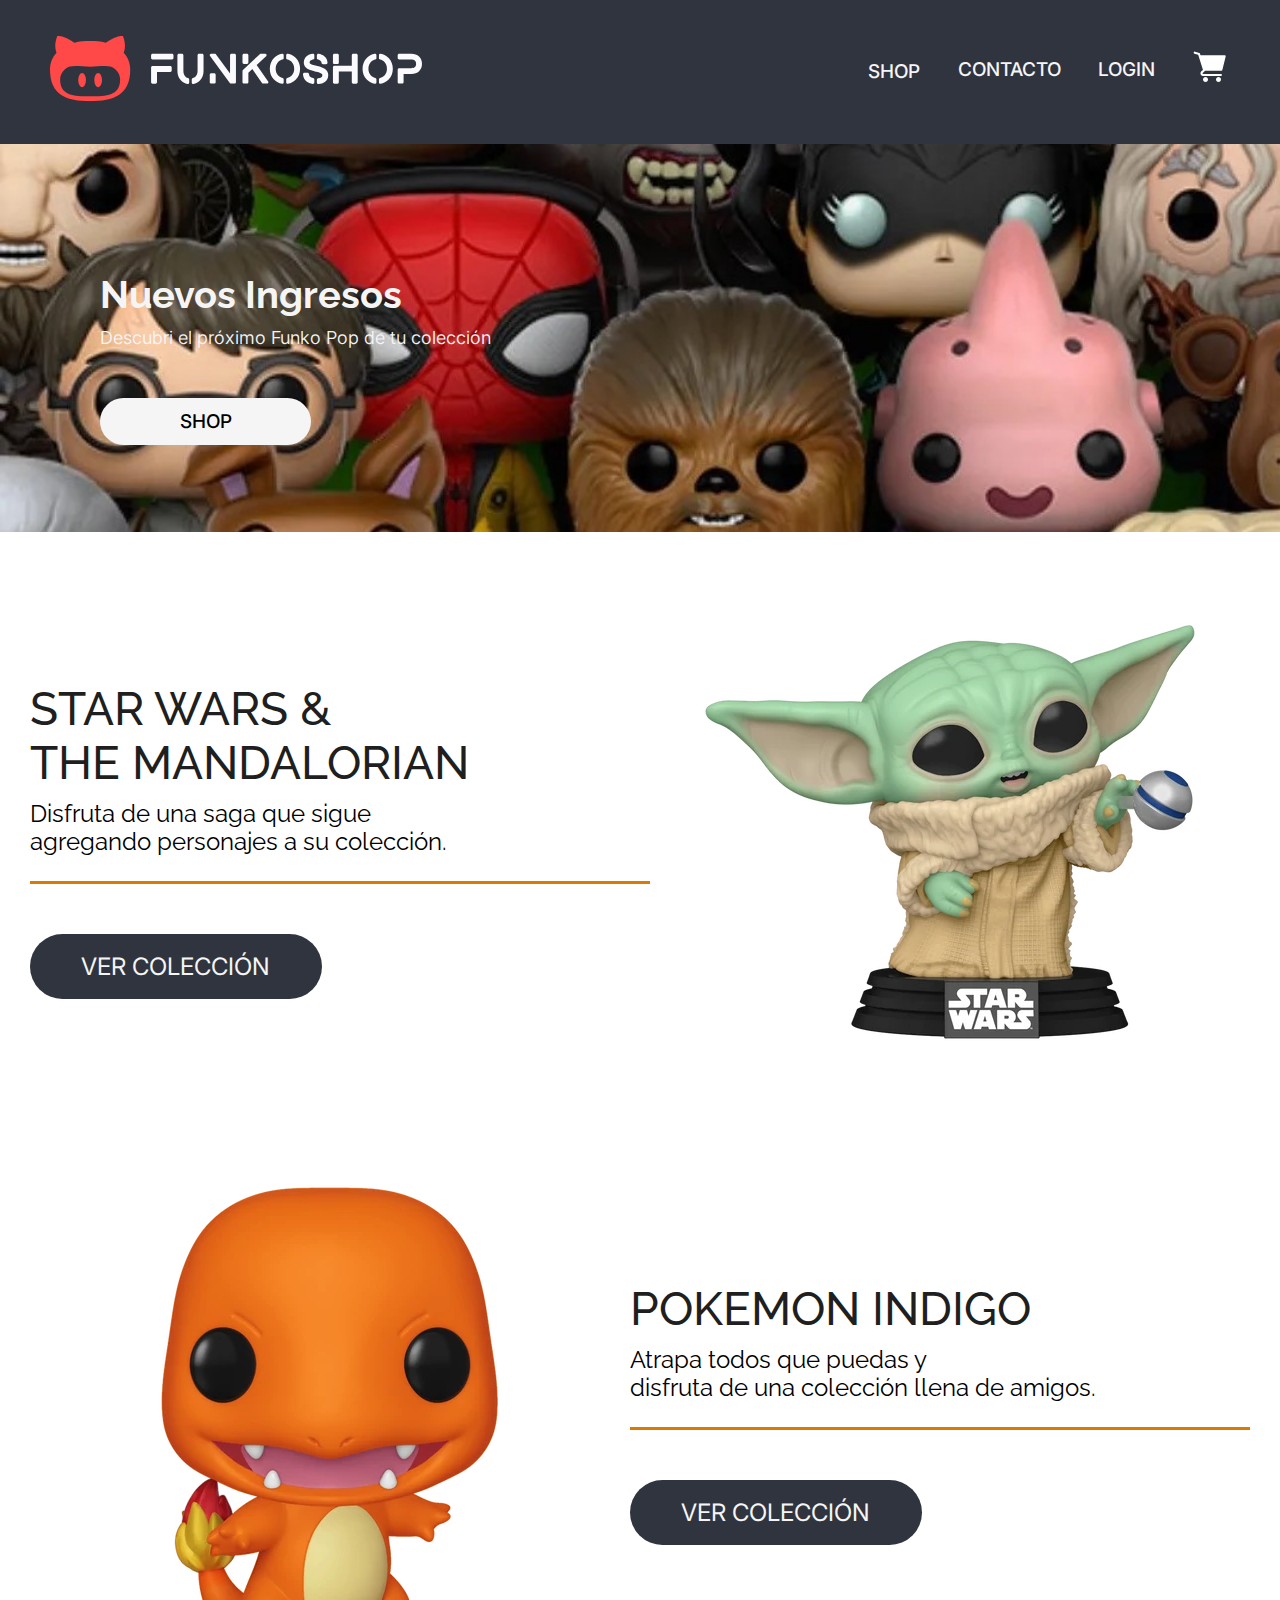
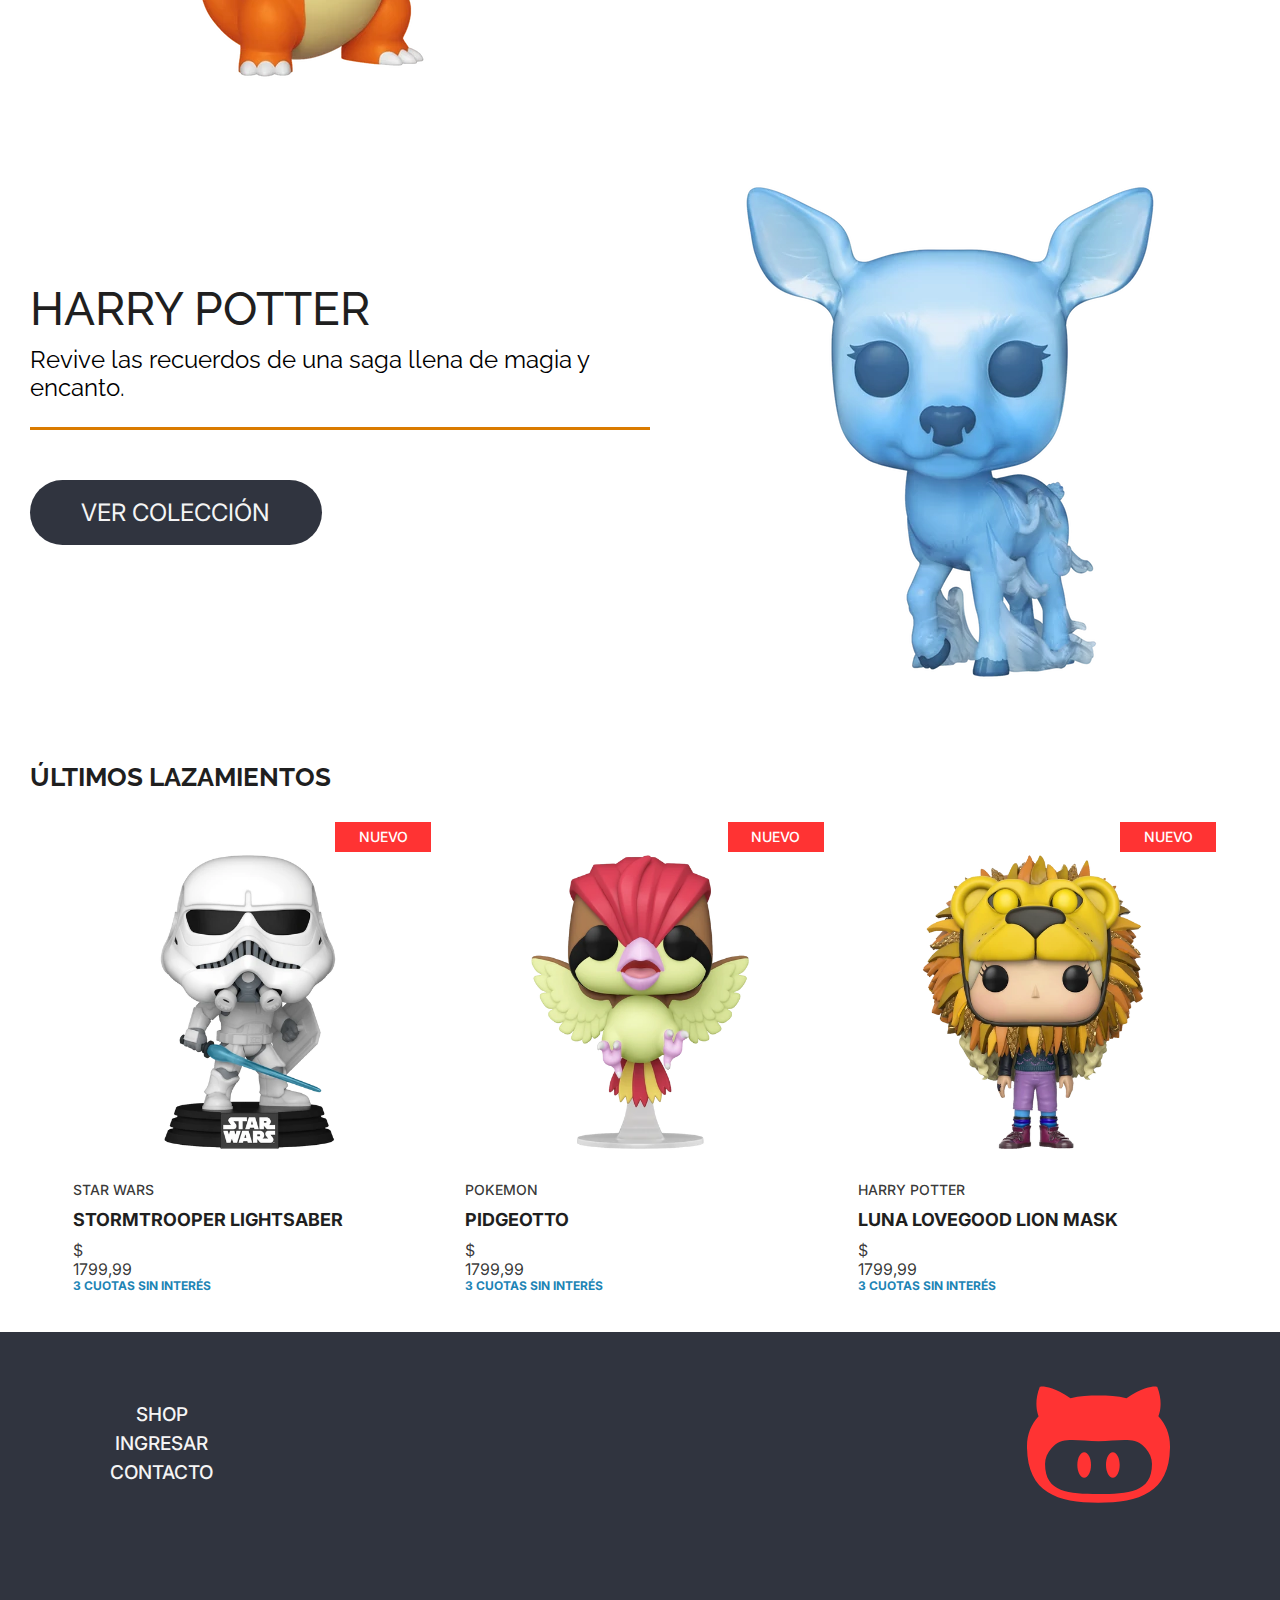
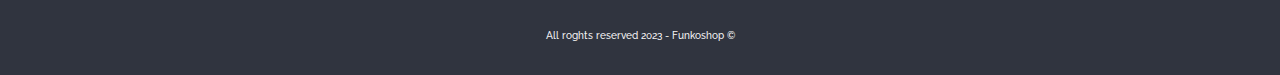
==== ProyectoIntegrador/index.html @ b80d6044 "Add files via upload" ====
<!DOCTYPE html>
<html lang="en">

<head>
    <meta charset="UTF-8">
    <meta name="viewport" content="width=device-width, initial-scale=1.0">

    <link rel="stylesheet" href="styles.css">

    <link rel="preconnect" href="https://fonts.googleapis.com">
    <link rel="preconnect" href="https://fonts.gstatic.com" crossorigin>
    <link
        href="https://fonts.googleapis.com/css2?family=Inter:wght@100;300;400;500;700&family=Raleway:wght@100;300;400;600;700;900&display=swap"
        rel="stylesheet">

    <link rel="stylesheet" href="https://cdnjs.cloudflare.com/ajax/libs/font-awesome/6.4.2/css/all.min.css"
        integrity="sha512-z3gLpd7yknf1YoNbCzqRKc4qyor8gaKU1qmn+CShxbuBusANI9QpRohGBreCFkKxLhei6S9CQXFEbbKuqLg0DA=="
        crossorigin="anonymous" referrerpolicy="no-referrer" />


    <title>FunkoShop</title>
</head>

<body>
    <header>
        <div>
            <a href="./index.html"><img src="multimedia/branding/logo_light_horizontal.svg" alt="FUNKOSHOP" ></a>
        </div>
        <ul>
            <li>
                <a href="./shop.html" target="_blank">SHOP</a> <span id="prev" class="fa-solid fa-angle-down"></span>
            </li>
            <li><a href="#">CONTACTO</a></li>
            <li><a href="#">LOGIN</a></li>
            <a href="./carrito.html" target="_blank">
                <li><img src="./multimedia/icons/cart-icon.svg    " alt="carrito"></li>
            </a>
        </ul>
    </header>
    <div class="banner">
        <div>
            <h2>
                Nuevos Ingresos
            </h2>
            <p>
                Descubri el próximo Funko Pop de tu colección
            </p>
        </div>
        <button>
            <p style="color: black"><a href="./shop.html" target="_blank">SHOP</a></p>
        </button>
    </div>
    <main>
        <div class="reflejos">
            <!-- StarWars -->
            <img src="multimedia/star-wars/baby-yoda-1.webp" alt="baby-yoda">
            <div class="dados">
                <h1>
                    STAR WARS & <br> THE MANDALORIAN
                </h1>
                <p class="parDados">
                    Disfruta de una saga que sigue <br> agregando personajes a su colección.
                </p>
                <p class="btnDados">
                    VER COLECCIÓN
                </p>
            </div>
        </div>

        <div class="reflejos">
            <div class="dados">
                <h1>
                    POKEMON INDIGO
                </h1>
                <p class="parDados">
                    Atrapa todos que puedas y <br>disfruta de una colección llena de amigos.
                </p>
                <p class="btnDados">
                    VER COLECCIÓN
                </p>
            </div>
            <img src="multimedia/pokemon/charmander-1.webp" alt="charmander">
        </div>
        <div class="reflejos">
            <img src="multimedia/harry-potter/snape-patronus-1.webp" alt="snape patronus">
            <div class="dados">
                <h1>
                    HARRY POTTER
                </h1>
                <p class="parDados">
                    Revive las recuerdos de una saga llena de magia y encanto.
                </p>
                <p class="btnDados">
                    VER COLECCIÓN
                </p>
            </div>
        </div>

        <div class="lanzamientos">
            <!-- Lazamientos -->
            <h1>
                ÚLTIMOS LAZAMIENTOS
            </h1>
            <div class="lanzCard">
                <div class="lanzCard-1">
                    <div>
                        <section class="card">
                            <img src="./multimedia/star-wars/trooper-1.webp" alt="card-trooper">
                            <p class="cajaNuevo">NUEVO</p>
                        </section>
                        <p class="coleccion">STAR WARS</p> <!-- COLECCION -->
                        <h3 class="producto">STORMTROOPER LIGHTSABER</h3><!-- PRODUTO -->
                        <p class="precio">$ 1799,99</p><!-- PRECIO -->
                        <p class="pago">3 CUOTAS SIN INTERÉS</p><!-- PAGO -->
                    </div>
                </div>
                <div class="lanzCard-2">
                    <div>
                        <section class="card">
                            <img src="./multimedia/pokemon/pidgeotto-1.webp" alt="card-pidgeotto">
                            <p class="cajaNuevo">NUEVO</p>
                        </section>
                        <p class="coleccion">POKEMON</p><!-- COLECCION -->
                        <h3 class="producto">PIDGEOTTO</h3><!-- PRODUTO -->
                        <p class="precio">$ 1799,99</p><!-- PRECIO -->
                        <p class="pago">3 CUOTAS SIN INTERÉS</p><!-- PAGO -->
                    </div>
                </div>
                <div class="lanzCard-3">
                    <div>
                        <section class="card">
                            <img src="./multimedia/harry-potter/luna-1.webp" alt="card-luna">
                            <p class="cajaNuevo">NUEVO</p>
                        </section>
                        <p class="coleccion">HARRY POTTER</p><!-- COLECCION -->
                        <h3 class="producto">LUNA LOVEGOOD LION MASK</h3><!-- PRODUTO -->
                        <p class="precio">$ 1799,99</p> <!-- PRECIO -->
                        <p class="pago">3 CUOTAS SIN INTERÉS</p><!-- PAGO -->
                    </div>
                </div>
            </div>

        </div>
    </main>


    <footer>
        <div>
            <ul>
                <li><a href="./shop.html" target="_blank">SHOP</a></li>
                <li><a href="#">INGRESAR</a></li>
                <li><a href="#">CONTACTO</a></li>
            </ul>
            <span>
                <img src="./multimedia/branding/isotype.svg" alt="Logo">
            </span>
        </div>
        <p>All roghts reserved 2023 - Funkoshop &copy;</p>
    </footer>
</body>

</html>
---- ProyectoIntegrador/styles.css ----
@import url('https://fonts.googleapis.com/css2?family=Inter:wght@500&family=Raleway&display=swap');

:root {
    /*PALETTE*/
    --primary-solid: #FF3333;
    --primary-900: rgb(255, 51, 51, 0.9);
    --primary-500: rgb(255, 51, 51, 0.5);
    --primary-300: rgb(255, 51, 51, 0.3);

    --secondary-solid: #1D84B5;
    --secondary-900: rgb(29, 132, 181, 0.9);
    --secondary-500: rgb(29, 132, 181, 0.5);
    --secondary-300: rgb(29, 132, 181, 0.3);

    --dark-solid: #1F1F1F;
    --dark-900: rgb(31, 31, 31, 0.9);
    --dark-500: rgb(31, 31, 31, 0.5);
    --dark-300: rgb(31, 31, 31, 0.5);

    --dark-bg-solid: #30343F;
    --light-bg-solid: #FAFAFF;
    --light-font-solid: #ffffff;

    /*TYPOGRAPHY*/
    --base-font: "inter", sans-serif;
    --alternative-font: "Raleway", sans-serif;

    /*FONT-SIZE*/

    --font-display: 4.6em;
    --font-jumbo: 3.8em;
    --font-xlarge: 3.0em;
    --font-large: 2.4em;
    --font-medium: 1.8em;
    --font-small: 1.6em;
    --font-xsmall: 1.4em;

    /*SPACINGS*/
    --spacings-128: 12.8rem;
    --spacings-68: 6.8rem;
    --spacings-36: 3.6rem;
    --spacings-28: 2.8rem;
    --spacings-16: 1.6rem;
    --spacings-12: 1.2rem;
    --spacings-8: 0.8rem;
}

*,
*::before,
*::after {
    margin: 0;
    padding: 0;
    box-sizing: border-box;
    list-style: none;
}

html {
    font-family: var(--base-font);
    font-size: 62.5%;
    /* NORMALIZAR ESTILOS ESTO HACE QUE 1EM SEA 10PX (VALE 16PX)*/
    color: var(--dark-solid);
}

#prev {
    font-size: 100%;
}

body {
    overflow-x: hidden;
}


header {
    width: 1440;
    height: 144px;
    background-color: #30343f;
    display: flex;
    justify-content: space-between;

}

header>div {
    color: #f5f5f5;
    display: flex;
    align-items: center;
    margin: 50px;
    gap: 20px;
}

div.banner {
    width: 100%;
    height: 388px;
}

.banner {
    background-image: url(multimedia/banner-edit.jpeg) ;
    background-repeat: no-repeat;
    background-size: cover;
    background-position: bottom left;
}

div.banner div {
    width: 397px;
    display: flex;
    flex-direction: column;
    gap: 10px;
    padding-top: 10%;
    margin-left: 100px;
}

.banner h2,
p {
    font-family: var(--alternative-font);
}

.banner h2 {
    color: #f5f5f5;
    width: 38px;
    font-size: 3.8em;
    font-weight: 700;
    display: contents;
}

.banner p {
    width: 400px;
    font-size: 1.8rem;
    font-weight: 350;
    color: #f5f5f5;
    line-height: 21.13px;
}

.banner button {
    margin-top: 50px;
    margin-left: 100px;
    width: 211px;
    height: 47px;
    background-color: #f5f5f5;
    border-color: transparent;
    display: flex;
    justify-content: center;
    align-items: center;
    border-radius: 50px;
    cursor: pointer;
}

.banner button>p {
    text-align: center;
}

.banner button>p>a {
    color: black;
}

a {
    text-decoration: none;
    font-size: 19px;
    font-family: var(--base-font);
    font-weight: 500;
    line-height: 24px;
    color: #FFFFFF;

}

div.reflejos {
    max-width: 1220px;
    margin: 0px auto;
    display: flex;
    align-items: center;
    flex-direction: row-reverse;
}

div.reflejos h1 {
    font-family: 'Raleway', sans-serif;
    font-weight: 500;
    font-size: 4.6rem;
    line-height: 54px;
}

div.reflejos p {
    font-family: 'Raleway', sans-serif;
    font-weight: 400;
    font-size: 2.4em;
    margin-top: 10px;
    line-height: 28.18px;
}

div.dados {
    width: 645px;
    height: 300px;
}

.parDados {
    color: black;
    font-weight: 100;
    border-bottom: 3px solid rgb(218, 123, 0);
    padding-bottom: 25px;
}

div p.btnDados {
    background-color: #30343f;
    color: #f5f5f5;
    height: 65px;
    width: 291.81px;
    margin-top: 50px;
    border-radius: 50px;
    display: flex;
    align-items: center;
    justify-content: center;
    cursor: pointer;
    font-size: 24px;
    font-family: var(--base-font);
}

div.lanzamientos {
    text-align: center;
    margin: 30px;
    margin-bottom: 90px;
}

.lanzamientos h1 {
    font-family: 'Raleway', sans-serif;
    font-weight: 700;
    font-size: 2.6rem;
    text-align: left;
}

div.lanzamientos img {
    width: 350px;
    height: 360px;
}

div.lanzCard {
    display: flex;
    justify-content: space-evenly;
    margin-top: 30px;
    height: 400px;
}



div p {
    color: black;
    text-align: left;
    font-family: 'Inter', sans-serif;
    font-weight: 500;
}

h3.producto {
    font-weight: 700;
    font-size: 18px;
    margin-top: 10px;
    text-align: left;
    line-height: 21.78px;
}


p.pago {
    color: var(--secondary-solid);
    margin-top: 10px;
    font-size: 12px;
    font-weight: 700;
    line-height: 15px;
    letter-spacing: 0em;
    text-align: left;
    font-family: var(--base-font);
}

footer {
    width: 100%;
    height: 343px;
    background-color: #30343f;

}

footer li {
    margin-bottom: 05px;
    text-align: center;
    font-family: 'Raleway', sans-serif;
    font-weight: 500;
    font-size: 1rem;
    color: #f5f5f5;
}

footer img {
    height: 146px;
    width: 143px;
}

footer>div {
    display: flex;
    justify-content: space-between;
    align-items: center;
    margin: 110px;
    padding-top: 40px;
}

footer p {
    text-align: center;
    font-family: 'Raleway', sans-serif;
    font-weight: 500;
    font-size: 1rem;
    color: #f5f5f5;
    padding-bottom: 20px;
}

div>img.logo {
    width: 80px;
    height: 65px;
}

div>img.vector {
    width: 270px;
    height: 30px;
}

header>ul {
    display: flex;
    color: #f5f5f5;
    justify-content: space-around;
    align-items: center;
    margin-top: 54px;
    margin-right: 30px;
    padding: 5px 5px;
    width: 406px;
    height: 31px;
}

ul>li {
    font-family: var(--alternative-font);
    font-weight: 500;
    cursor: pointer;
    line-height: 23.48px;
    font-size: 20px;
}

ul>li>span {
    font-size: .5rem;
    vertical-align: 20%;
}

ul>li>a {
    color: #f5f5f5;
}

/* ITEMS */
/*
main {
    display: flex;
    flex-direction: column;
    width: 960px;
    margin: 40px auto;
    align-items: center;
    text-align: right;
}
*/
.contenedor-items {
    display: grid; 
    grid-template-columns: 20% 80%; 
    grid-template-rows: 1fr; 
    gap: 0px 0px; 
    grid-template-areas: 
      ". ."
      ". ."
      ". ."; 
}
aside{
    width: 243px;
}

form{
    width: 243px;
    text-align: left;
    margin-left: 110px;
    margin-top: 68px;
}
input{
    border-radius: 6px;
    border: 2px solid var(--dark-solid);

}
.precio{
    width: 59.14px;
    height: 27.52px;
}
.selection, .browser{
    width: 243.03px;
    height: 44.28px;
    border-radius: 6px;
}
section.infos {
    font-family: 'Inter', sans-serif;

}

section p.coleccion-info {
    font-size: 14px;
    font-weight: 500;
}

p.producto-info {
    font-size: 1.8rem;
    font-weight: 700;
    margin: 5px 0 20px 0;
}

p.descripcion-info {
    font-size: 1.4rem;
    font-weight: 400;
    margin-bottom: 20px;
}

p.precio-info {
    font-size: 1.8rem;
    font-weight: 400;
    margin-bottom: 20px;
}

section div.cantd-prod {
    gap: 10px;
    display: flex;
    width: 350px;
    height: 40px;
    align-items: center;
}

.cantd-prod span {
    font-size: 1.8rem;
    font-weight: 300;
}

div.cantidad {
    display: flex;
    flex-direction: column;
}

div button.mas {
    width: 18px;
    height: 16px;
    text-align: center;
}

div button.menos {
    width: 18px;
    height: 16px;
    text-align: center;
}

button.agregar {
    width: 140px;
    height: 35px;
    background-color: #FF3333;
    border-color: transparent;
    color: #f5f5f5;
}

p.pago-info {
    color: #1D84B5;
    font-size: 0.6rem;
    font-weight: 700;
    margin-top: 10px;
}

section.producto-rel {
    width: 1220px;
    height: 630px;
    margin: auto;

}

.producto-rel h1 {
    font-family: 'Raleway', sans-serif;
    font-weight: 700;
    font-size: 2.6rem;
}

div.productosCards {
    display: flex;
    justify-content: space-evenly;
    margin-top: 30px;
}

section.card {
    display: flex;
    position: relative;
    justify-content: center;
    height: 400;
    width: 350px;
}

p.cajaNuevo {
    font-family: var(--base-font);
    color: white;
    height: 30px;
    width: 96px;
    font-weight: 500px;
    background-color: #FF3333;
    display: flex;
    justify-content: center;
    align-items: center;
    position: absolute;
    font-size: 14px;
    line-height: 16.94px;
    top: 0%;
    left: 75%;
}

div p {
    color: var(--dark-900);
    text-align: left;
    font-family: 'Inter', sans-serif;
    font-weight: 500;
}

p.coleccion {    
    font-size: 14px;
    line-height: 16.94px;
}

p.producto {
    font-weight: 700;
    font-size: 1.4rem;
    margin-top: 5px;

}

p.precio {
    color: var(--dark-900);
    font-size: 16px;
    margin-top: 10px;
    font-weight: 400;
    line-height: 19px;
    letter-spacing: 0em;
    text-align: left;
    font-family: var(--base-font);

}
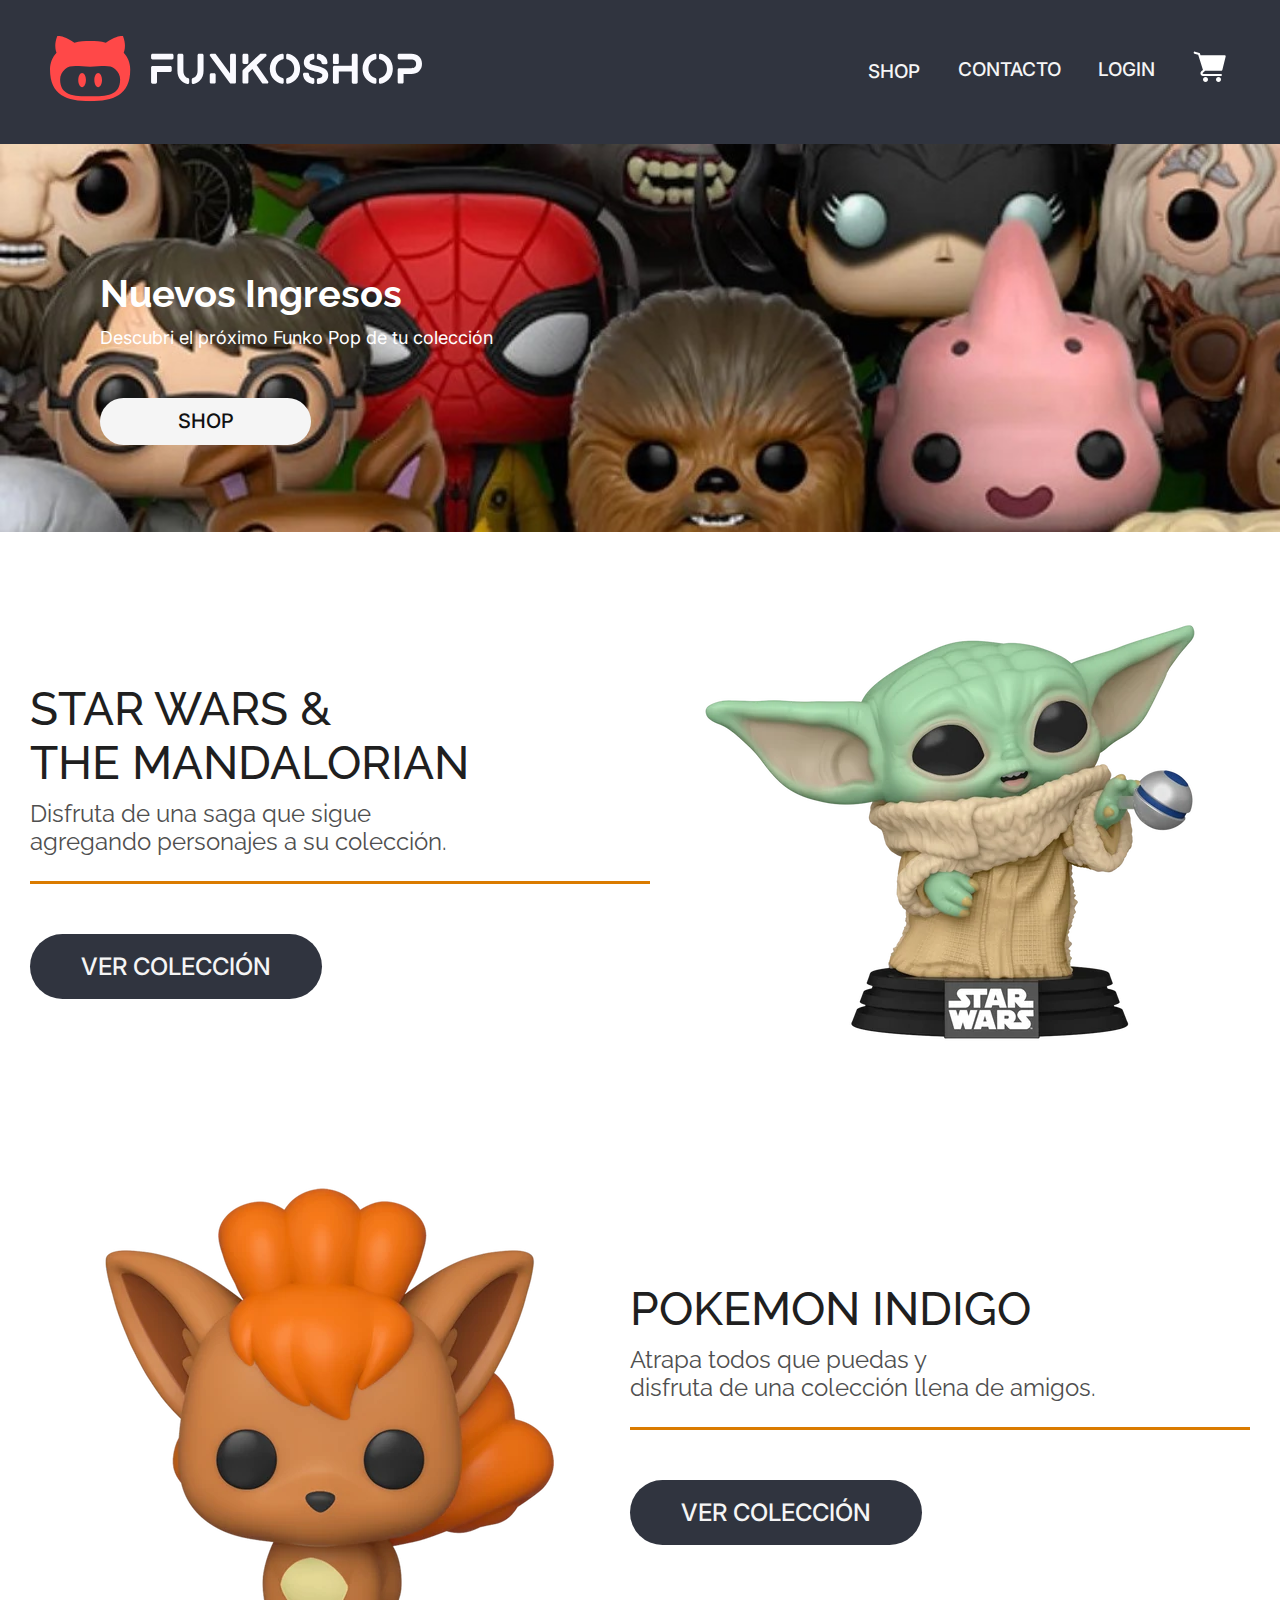
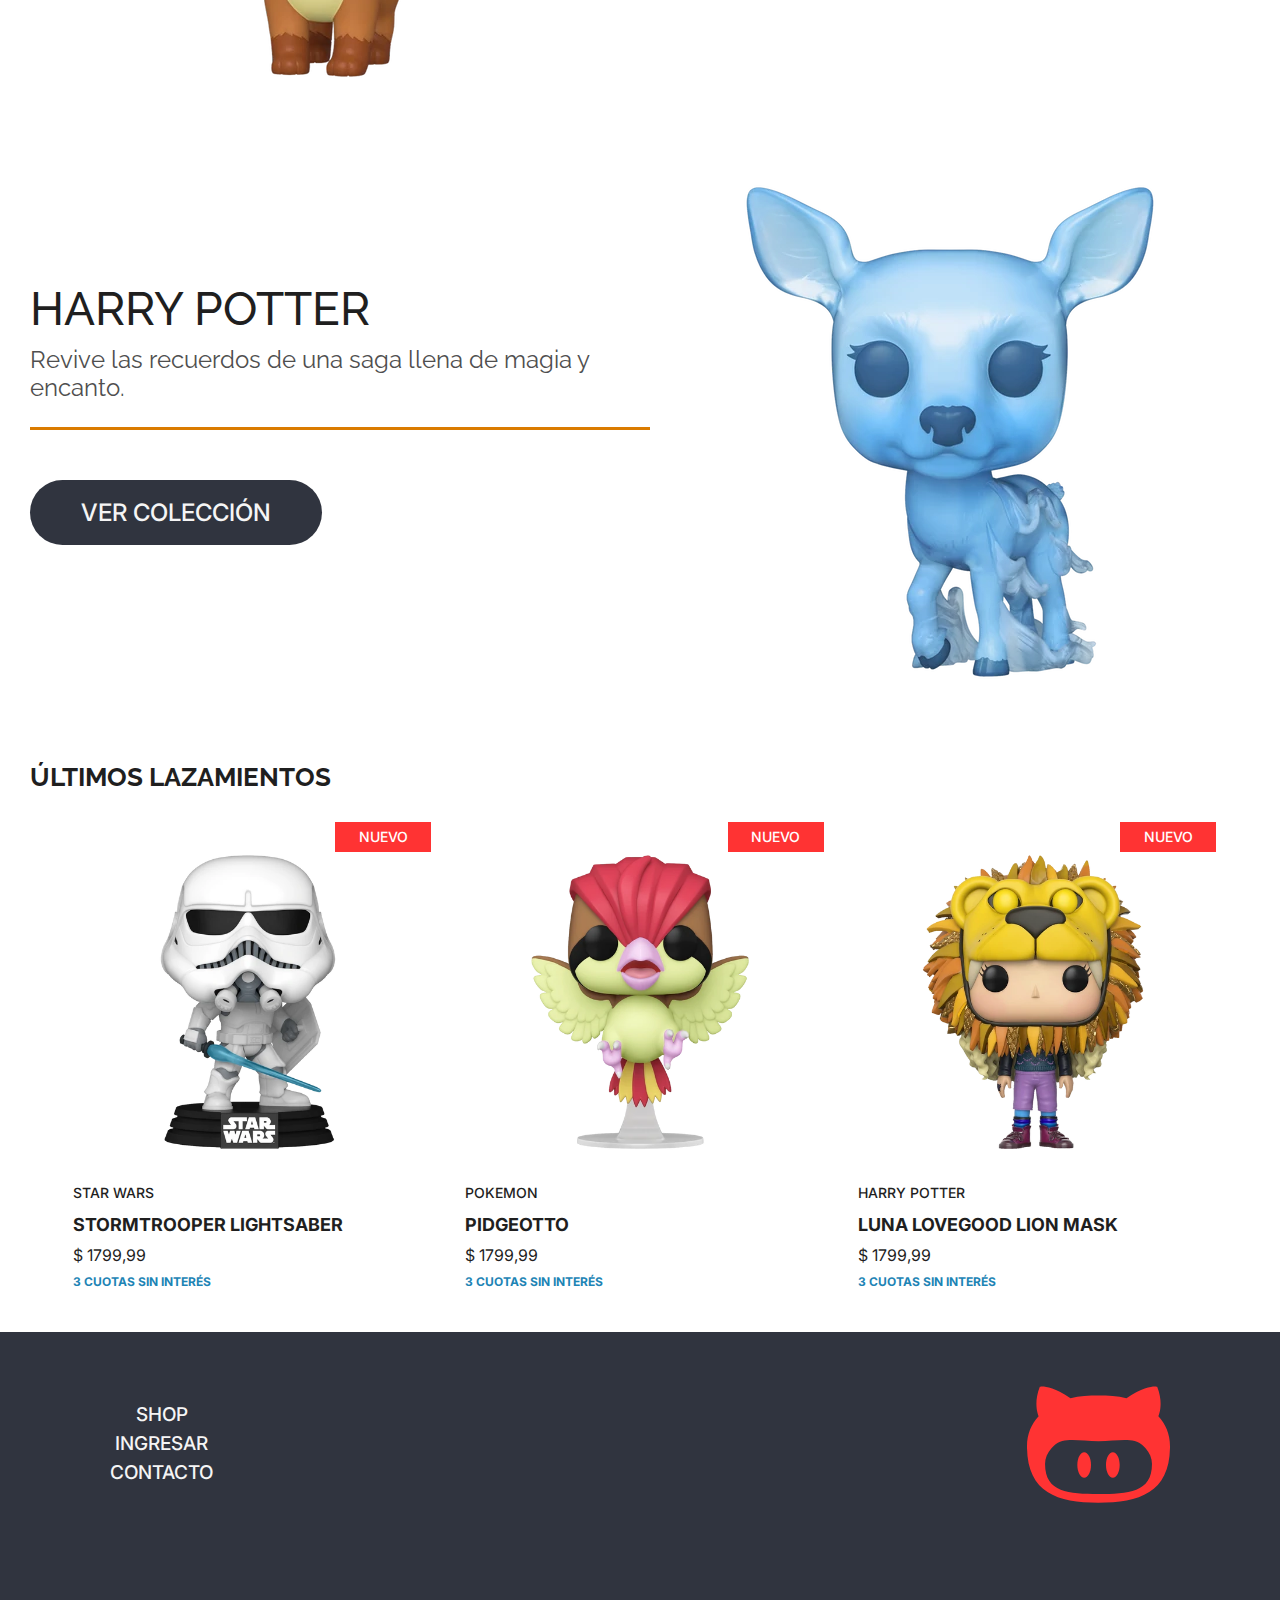
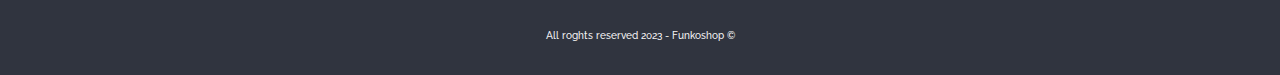
==== commit 9d5fbd12: "Update index.html" ====
--- a/ProyectoIntegrador/index.html
+++ b/ProyectoIntegrador/index.html
@@ -79,7 +79,7 @@
                     VER COLECCIÓN
                 </p>
             </div>
-            <img src="multimedia/pokemon/charmander-1.webp" alt="charmander">
+            <img src="multimedia/pokemon/vulpix-1.webp" alt="vulpix">
         </div>
         <div class="reflejos">
             <img src="multimedia/harry-potter/snape-patronus-1.webp" alt="snape patronus">
@@ -159,4 +159,4 @@
     </footer>
 </body>
 
-</html>+</html>
--- a/ProyectoIntegrador/styles.css
+++ b/ProyectoIntegrador/styles.css
@@ -15,7 +15,7 @@
     --dark-solid: #1F1F1F;
     --dark-900: rgb(31, 31, 31, 0.9);
     --dark-500: rgb(31, 31, 31, 0.5);
-    --dark-300: rgb(31, 31, 31, 0.5);
+    --dark-300: rgb(31, 31, 31, 0.3);
 
     --dark-bg-solid: #30343F;
     --light-bg-solid: #FAFAFF;
@@ -56,8 +56,7 @@
 
 html {
     font-family: var(--base-font);
-    font-size: 62.5%;
-    /* NORMALIZAR ESTILOS ESTO HACE QUE 1EM SEA 10PX (VALE 16PX)*/
+    font-size: 62.5%; /* NORMALIZAR ESTILOS ESTO HACE QUE 1EM SEA 10PX (VALE 16PX)*/
     color: var(--dark-solid);
 }
 
@@ -114,18 +113,19 @@
 }
 
 .banner h2 {
-    color: #f5f5f5;
+    color: #FFFFFF;
     width: 38px;
     font-size: 3.8em;
+    line-height: 44.61px;
     font-weight: 700;
     display: contents;
 }
 
 .banner p {
     width: 400px;
-    font-size: 1.8rem;
-    font-weight: 350;
-    color: #f5f5f5;
+    font-size: 1.8em;
+    font-weight: 400;
+    color: #FFFFFF;
     line-height: 21.13px;
 }
 
@@ -145,10 +145,15 @@
 
 .banner button>p {
     text-align: center;
+    font-family: var(--base-font);
+    font-weight: 500;
+    
+
 }
 
 .banner button>p>a {
-    color: black;
+    color: #111111;    ;
+    font-size: 2.0rem;
 }
 
 a {
@@ -177,7 +182,7 @@
 }
 
 div.reflejos p {
-    font-family: 'Raleway', sans-serif;
+    font-family: var(--alternative-font);
     font-weight: 400;
     font-size: 2.4em;
     margin-top: 10px;
@@ -190,10 +195,10 @@
 }
 
 .parDados {
-    color: black;
-    font-weight: 100;
+    color: #4F4F4F;
     border-bottom: 3px solid rgb(218, 123, 0);
     padding-bottom: 25px;
+
 }
 
 div p.btnDados {
@@ -207,8 +212,11 @@
     align-items: center;
     justify-content: center;
     cursor: pointer;
-    font-size: 24px;
-    font-family: var(--base-font);
+    font-size: 2.4em;
+    font-family: var(--base-font);
+    font-weight: 500;
+    line-height: 29px;
+    letter-spacing: 0em;
 }
 
 div.lanzamientos {
@@ -236,16 +244,8 @@
     height: 400px;
 }
 
-
-
-div p {
-    color: black;
-    text-align: left;
-    font-family: 'Inter', sans-serif;
-    font-weight: 500;
-}
-
 h3.producto {
+    font-family: var(--base-font);
     font-weight: 700;
     font-size: 18px;
     margin-top: 10px;
@@ -259,10 +259,7 @@
     margin-top: 10px;
     font-size: 12px;
     font-weight: 700;
-    line-height: 15px;
-    letter-spacing: 0em;
-    text-align: left;
-    font-family: var(--base-font);
+    line-height: 14.52px;
 }
 
 footer {
@@ -379,8 +376,8 @@
 
 }
 .precio{
-    width: 59.14px;
-    height: 27.52px;
+    width: 88.97px;
+    height: 19px;
 }
 .selection, .browser{
     width: 243.03px;
@@ -389,6 +386,14 @@
 }
 section.infos {
     font-family: 'Inter', sans-serif;
+    display: flex;    
+    justify-content: space-around;
+    align-items: center;
+
+}
+article img {
+    width: 550px;
+    height: 550px;
 
 }
 
@@ -483,54 +488,46 @@
     display: flex;
     position: relative;
     justify-content: center;
-    height: 400;
-    width: 350px;
 }
 
 p.cajaNuevo {
     font-family: var(--base-font);
-    color: white;
+    color: #FFFFFF;
     height: 30px;
-    width: 96px;
-    font-weight: 500px;
+    width: 96.13px;
+    font-weight: 500;
     background-color: #FF3333;
     display: flex;
     justify-content: center;
     align-items: center;
     position: absolute;
-    font-size: 14px;
+    font-size: 1.4em;
     line-height: 16.94px;
     top: 0%;
     left: 75%;
 }
 
 div p {
-    color: var(--dark-900);
     text-align: left;
-    font-family: 'Inter', sans-serif;
+    font-family: var(--base-font);
     font-weight: 500;
 }
 
 p.coleccion {    
-    font-size: 14px;
-    line-height: 16.94px;
+    font-size: 1.4rem;
+    line-height: 21.78px;
 }
 
 p.producto {
     font-weight: 700;
-    font-size: 1.4rem;
+    font-size: 1.8rem;
     margin-top: 5px;
 
 }
 
 p.precio {
-    color: var(--dark-900);
     font-size: 16px;
     margin-top: 10px;
     font-weight: 400;
-    line-height: 19px;
-    letter-spacing: 0em;
-    text-align: left;
-    font-family: var(--base-font);
-
-}
+    line-height: 19.36px;
+}
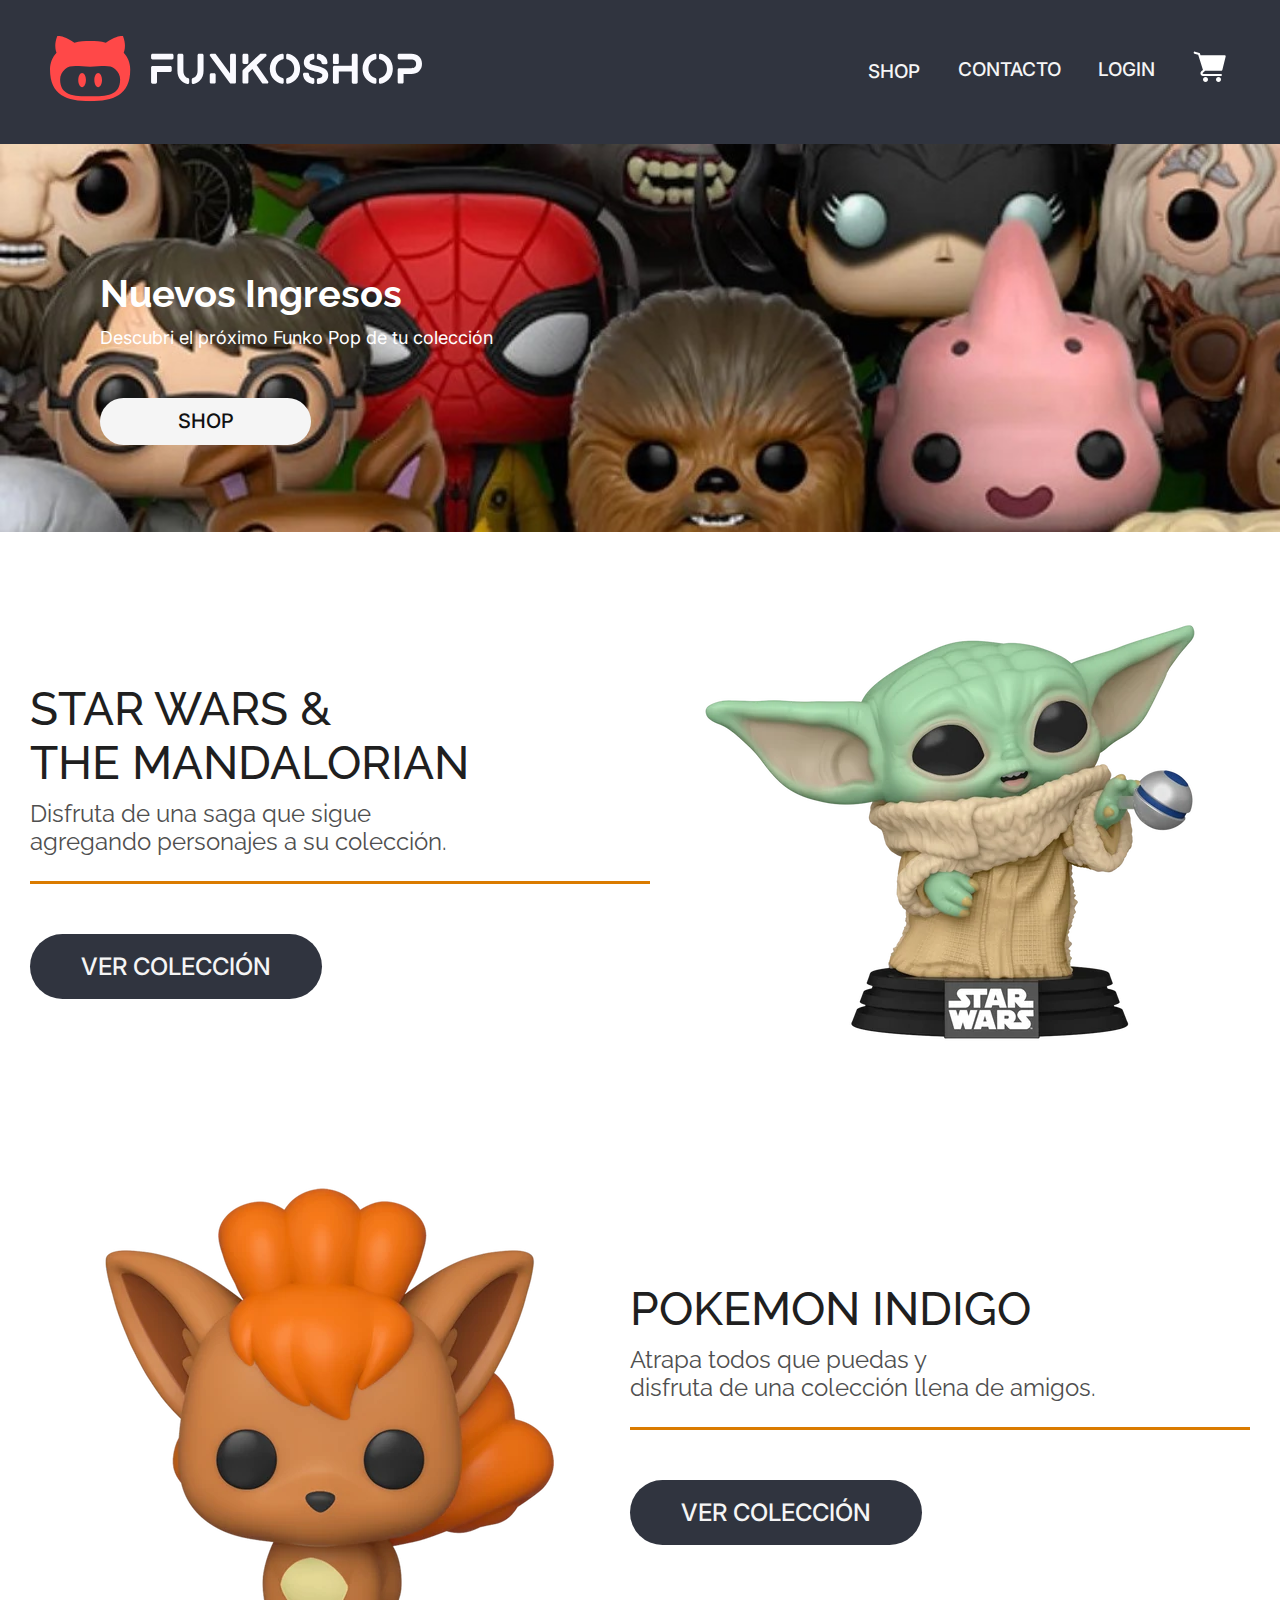
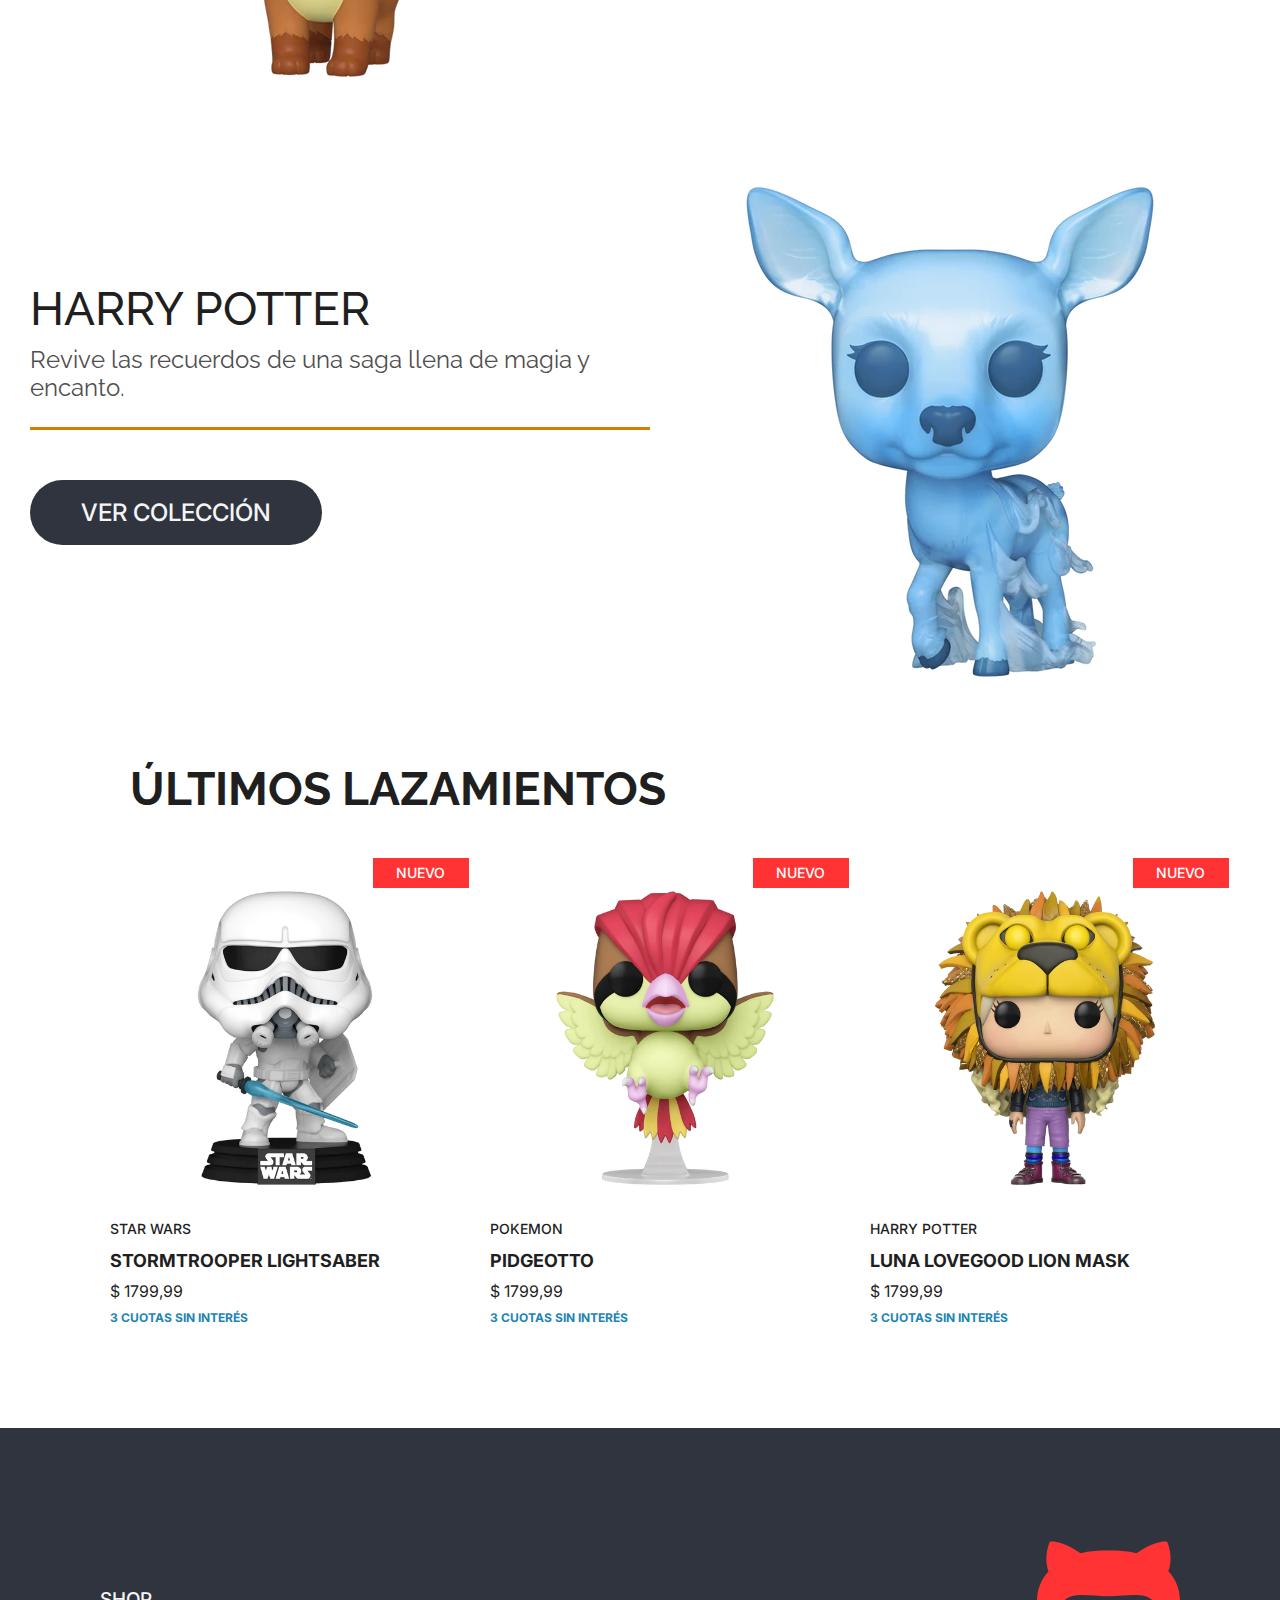
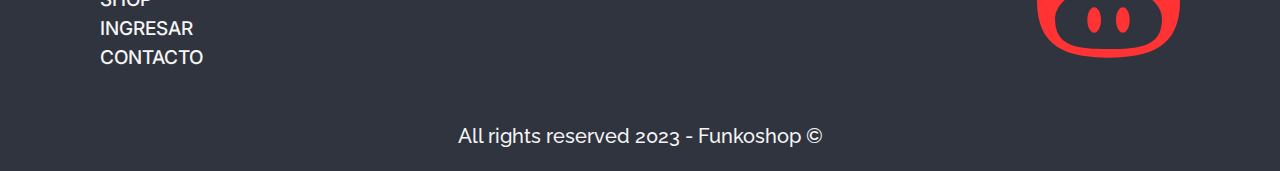
==== commit 267307b8: "finalizacion-index,actualizacion-shop-y-carrito" ====
--- a/ProyectoIntegrador/index.html
+++ b/ProyectoIntegrador/index.html
@@ -101,6 +101,7 @@
             <h1>
                 ÚLTIMOS LAZAMIENTOS
             </h1>
+            <br>
             <div class="lanzCard">
                 <div class="lanzCard-1">
                     <div>
@@ -155,7 +156,7 @@
                 <img src="./multimedia/branding/isotype.svg" alt="Logo">
             </span>
         </div>
-        <p>All roghts reserved 2023 - Funkoshop &copy;</p>
+        <p>All rights reserved 2023 - Funkoshop &copy;</p>
     </footer>
 </body>
 
--- a/ProyectoIntegrador/styles.css
+++ b/ProyectoIntegrador/styles.css
@@ -222,14 +222,16 @@
 div.lanzamientos {
     text-align: center;
     margin: 30px;
-    margin-bottom: 90px;
+    margin-bottom: 170px;
+    margin-left: 30px;
 }
 
 .lanzamientos h1 {
     font-family: 'Raleway', sans-serif;
     font-weight: 700;
-    font-size: 2.6rem;
-    text-align: left;
+    font-size: 4.6rem;
+    text-align: left;
+    margin-left: 100px;
 }
 
 div.lanzamientos img {
@@ -242,6 +244,7 @@
     justify-content: space-evenly;
     margin-top: 30px;
     height: 400px;
+    margin-left: 50px;
 }
 
 h3.producto {
@@ -287,17 +290,29 @@
     display: flex;
     justify-content: space-between;
     align-items: center;
-    margin: 110px;
-    padding-top: 40px;
 }
 
 footer p {
     text-align: center;
     font-family: 'Raleway', sans-serif;
     font-weight: 500;
-    font-size: 1rem;
+    line-height: 23.48px;
+    font-size: 20px;
     color: #f5f5f5;
     padding-bottom: 20px;
+    margin-top: 50px;
+}
+footer span{
+    padding-top: 24px;
+    margin-top: 75px;
+    margin-right: 100px;
+}
+
+footer ul {
+    margin-left: 100px;
+    margin-top: 135px;
+    text-align: left;
+    padding-top: 25px   ;
 }
 
 div>img.logo {
@@ -328,6 +343,15 @@
     cursor: pointer;
     line-height: 23.48px;
     font-size: 20px;
+    text-align: left;
+}
+ul>li label{
+    font-family: var(--base-font);
+    font-size: 18px;
+    font-weight: 500;
+    line-height: 22px;
+    letter-spacing: 0em;
+    text-align: left;
 }
 
 ul>li>span {
@@ -361,7 +385,7 @@
       ". ."; 
 }
 aside{
-    width: 243px;
+    width: 243.03px;
 }
 
 form{
@@ -369,6 +393,11 @@
     text-align: left;
     margin-left: 110px;
     margin-top: 68px;
+}
+
+.filtro{
+    width: 5px;
+    
 }
 input{
     border-radius: 6px;
@@ -401,7 +430,6 @@
     font-size: 14px;
     font-weight: 500;
 }
-
 p.producto-info {
     font-size: 1.8rem;
     font-weight: 700;
@@ -531,3 +559,193 @@
     font-weight: 400;
     line-height: 19.36px;
 }
+
+
+/* CARRITO */
+.main-carrito {
+    display: flex;
+    flex-direction: column;
+    justify-content: center;
+    align-items: center;
+
+}
+.titulo-carrito {
+    color: #111111;
+    width: 506px;
+    height: 62px;
+    font-family: var(--alternative-font);
+    font-size: 46px;
+    font-weight: 700;
+    line-height: 54px;
+    letter-spacing: 0em;
+    text-align: left;
+    border-bottom: 5px solid var(--primary-solid);
+    margin-top: 128px;
+}
+
+.barra-carrito {
+    display: flex;
+    align-items: center;
+    text-align: right;
+    justify-content: space-around;
+    width:  1220px;
+    height: 51px;
+    padding: 16px;
+    border-radius: 10px;
+    background-color: var(--light-bg-solid);
+    box-shadow: 0px 0px 10px 0px #00000040;
+    
+    margin-bottom: 20px;
+    margin-top: 40px;
+
+}
+.barra-carrito p {
+    font-family: var(--base-font);
+    font-size: 16px;
+    font-weight: 700;
+    line-height: 19px;
+    letter-spacing: 0em;
+    text-align: left;
+
+}
+
+.div-carrito {
+    display: flex;
+    justify-content: space-between;
+    width: 1220px;
+    height: 195px;
+    border-radius: 25px;
+    background-color: #FAFAFF;
+    box-shadow: 0px 0px 10px 0px #00000040;
+    align-items: center;
+    padding: 16px;
+    margin-top: 20px;
+}
+.card-carrito {
+    display: flex;
+    align-items: center;
+    text-align: right;
+}
+.card-carrito img {
+    width: 118.76px;
+    height: 118px;
+}
+.card-input {
+    gap: 10px;
+    display: flex;
+    align-items: center;
+    margin-left: 120px;
+}
+.card-input input {
+    width: 89.48px;
+    height: 40px;
+    border: 0.5px solid #C9C9C9;
+
+}
+.cantidad .agregar {
+    width: 18px;
+    height: 16px;
+    text-align: center;
+    margin: 3px;
+}
+.precio-card {
+    font-family: var(--base-font);
+    font-size: 20px;
+    font-weight: 400;
+    line-height: 24px;
+    letter-spacing: 0em;
+    text-align: left;
+    margin-left: 120px;
+}
+
+.div-carrito img.btn-cancel{
+    width: 28px;
+    height: 28px;
+    cursor: pointer;
+}
+
+div.contenedor-resumen{
+    display: flex;
+    width: 1220px;
+    justify-content: flex-end;    
+}
+
+section.resumen{
+    display: flex;
+    flex-direction: column;
+    align-items: flex-end;
+    margin-top: 50px;
+
+}
+
+.resumen h1{
+    width: 224px;
+    height: 62px;
+    font-family: var(--alternative-font);
+    font-weight: 700;
+    font-size: var(--font-display);
+    border-bottom: 5px solid var(--primary-solid);
+    margin-bottom: 20px;
+
+}
+
+.cuadro-resumen{
+    background-color: var(--light-bg-solid);
+    box-shadow: 0px 0px 10px 0px #00000040;
+    width: 572px;
+    height: 197px;
+    border-radius: 10px;
+    padding: 24px;
+
+
+}
+
+.cuadro-resumen div{
+    display: flex;
+    justify-content: space-between;
+    gap: 20px;
+    font-family: var(--base-font);
+    margin: 20px 0 25px 0;
+}
+
+.cuadro-resumen > div h4{
+    font-weight: var(--font-small);
+    font-weight: 600;
+    color: var(--dark-solid);
+}
+
+.cuadro-resumen > div p{
+    font-weight: var(--font-small);
+    font-weight: 600;
+    color: #747474;
+}
+
+.tot-resumen{
+    padding: 8px 0 0 0;
+    border-top: 2px solid var(--primary-solid);
+}
+
+div.tot-resumen h4{
+    font-size: var(--font-medium);
+    font-weight: 700;
+}
+
+div.tot-resumen p{
+    font-size: var(--font-medium);
+    font-weight: 700;
+}
+.resumen button{
+    margin-bottom: 100px;
+}
+
+button.camino-pago-btn{
+    width: 572px;
+    height: 68.66px;
+    margin-top: 40px;
+    font-size: 25px;
+    align-items: center;
+    justify-content: center;
+    background-color: var(--primary-solid);
+    color: var(--light-font-solid);
+    border: transparent;
+}
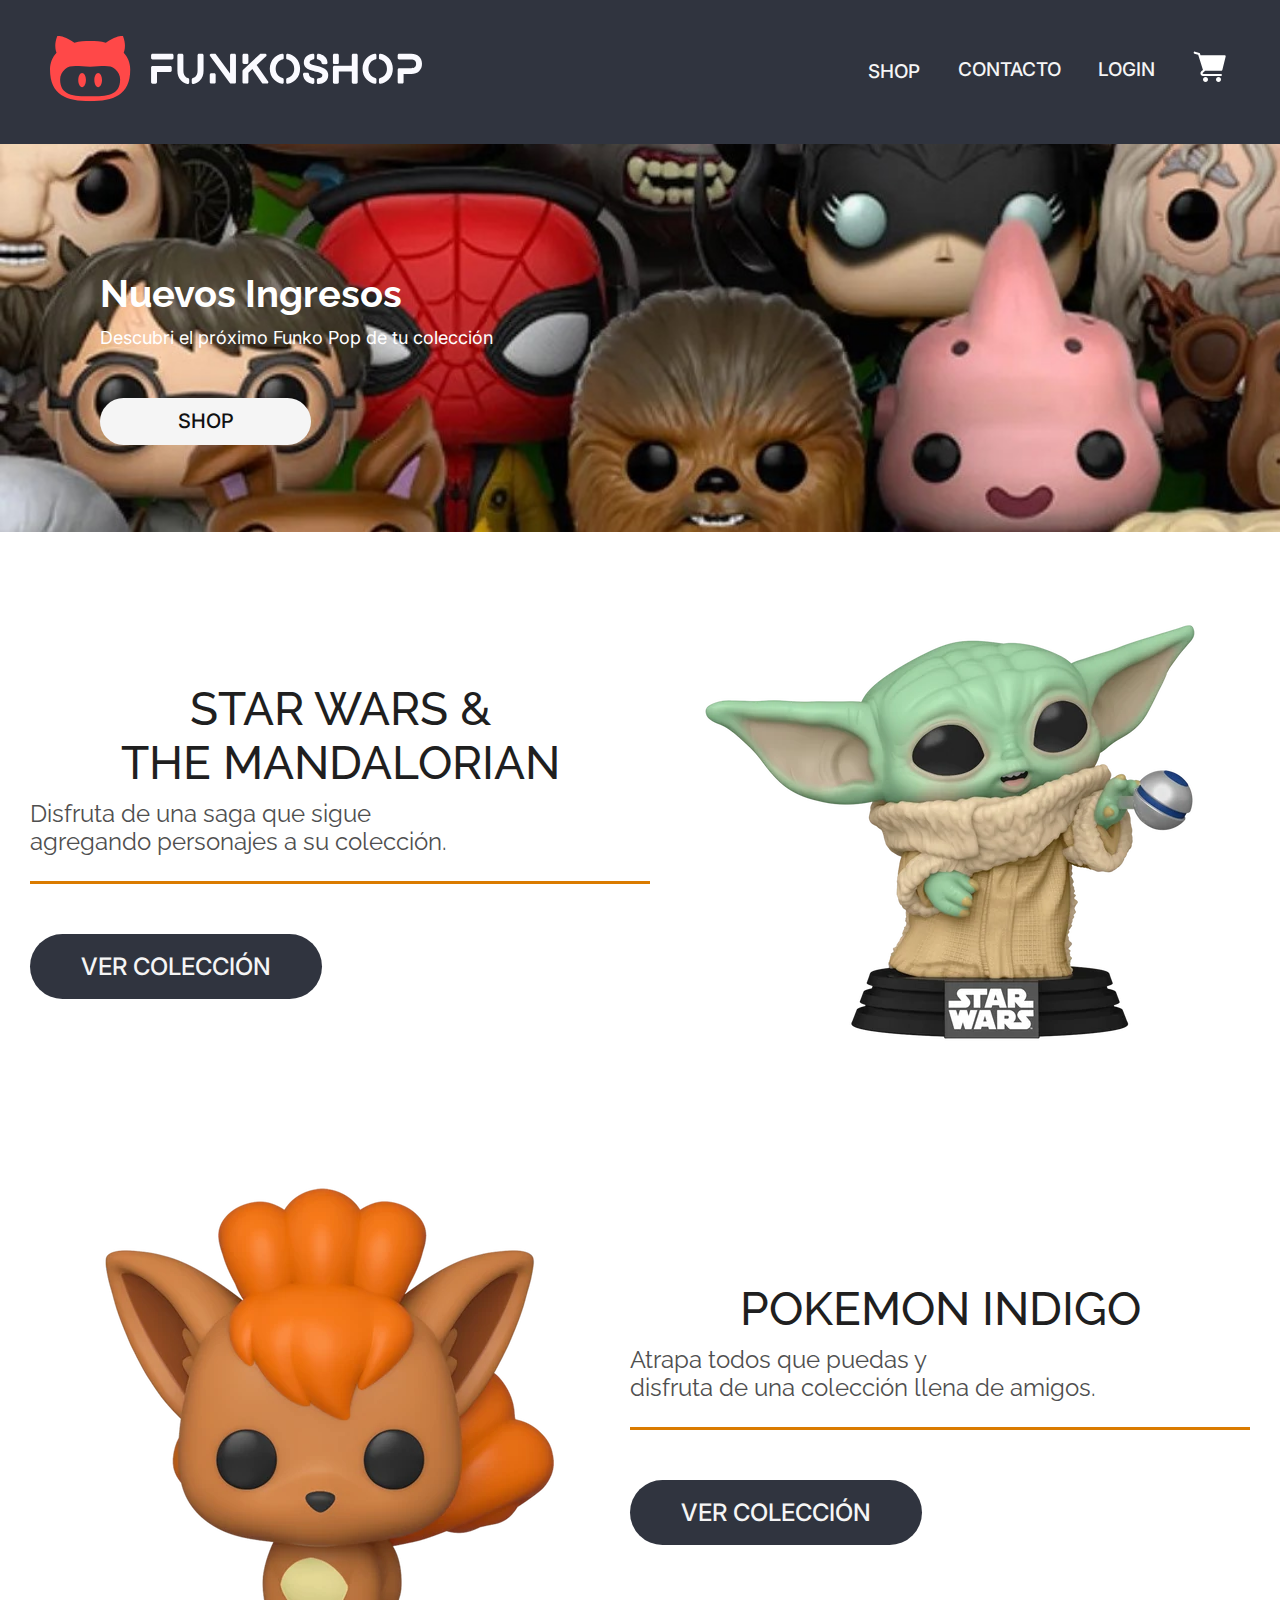
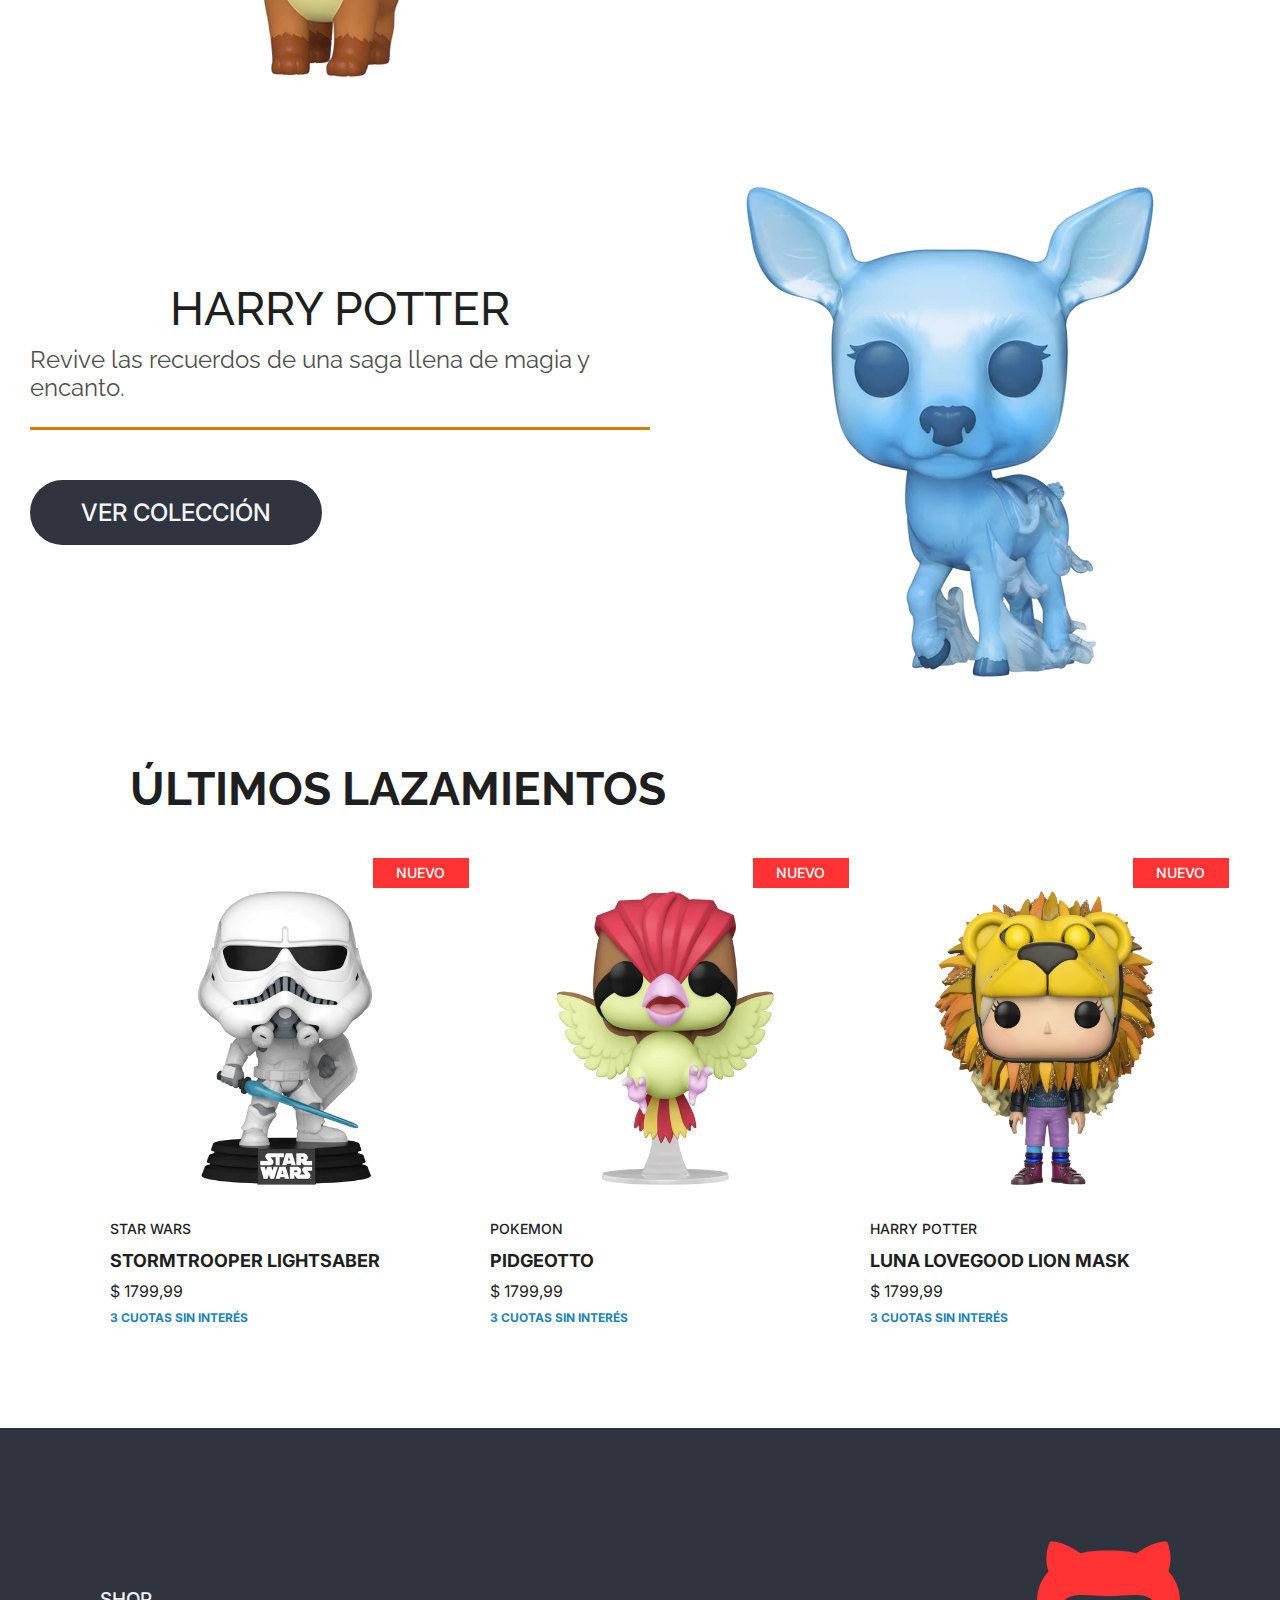
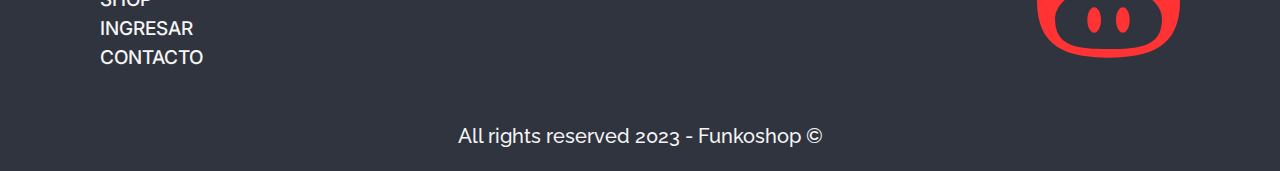
==== commit 25aa6af9: "register and login" ====
--- a/ProyectoIntegrador/index.html
+++ b/ProyectoIntegrador/index.html
@@ -24,16 +24,16 @@
 <body>
     <header>
         <div>
-            <a href="./index.html"><img src="multimedia/branding/logo_light_horizontal.svg" alt="FUNKOSHOP" ></a>
+            <a href="./index.html"><img src="multimedia/branding/logo_light_horizontal.svg" alt="FUNKOSHOP"></a>
         </div>
         <ul>
             <li>
-                <a href="./shop.html" target="_blank">SHOP</a> <span id="prev" class="fa-solid fa-angle-down"></span>
+                <a href="./shop.html" target="_self">SHOP</a> <span id="prev" class="fa-solid fa-angle-down"></span>
             </li>
-            <li><a href="#">CONTACTO</a></li>
-            <li><a href="#">LOGIN</a></li>
-            <a href="./carrito.html" target="_blank">
-                <li><img src="./multimedia/icons/cart-icon.svg    " alt="carrito"></li>
+            <li><a href="#" target="_self">CONTACTO</a></span></li>
+            <li><a href="./login.html" target="_self">LOGIN</a></li>
+            <a href="./carrito.html" target="_self">
+            <li><img src="./multimedia/icons/cart-icon.svg" alt="carrito"></li>
             </a>
         </ul>
     </header>
@@ -148,8 +148,8 @@
     <footer>
         <div>
             <ul>
-                <li><a href="./shop.html" target="_blank">SHOP</a></li>
-                <li><a href="#">INGRESAR</a></li>
+                <li><a href="./shop.html" target="_self">SHOP</a></li>
+                <li><a href="./login.html">INGRESAR</a></li>
                 <li><a href="#">CONTACTO</a></li>
             </ul>
             <span>
@@ -160,4 +160,4 @@
     </footer>
 </body>
 
-</html>
+</html>--- a/ProyectoIntegrador/styles.css
+++ b/ProyectoIntegrador/styles.css
@@ -400,7 +400,6 @@
     
 }
 input{
-    border-radius: 6px;
     border: 2px solid var(--dark-solid);
 
 }
@@ -636,9 +635,14 @@
     align-items: center;
     margin-left: 120px;
 }
-.card-input input {
+.card-input p {
     width: 89.48px;
     height: 40px;
+    font-family: var(--base-font);
+    font-weight: 700;
+    font-size: var(--font-medium);
+    text-align: center;
+    padding: 5px;
     border: 0.5px solid #C9C9C9;
 
 }
@@ -680,7 +684,7 @@
 
 .resumen h1{
     width: 224px;
-    height: 62px;
+    height: 54px;
     font-family: var(--alternative-font);
     font-weight: 700;
     font-size: var(--font-display);
@@ -696,7 +700,7 @@
     height: 197px;
     border-radius: 10px;
     padding: 24px;
-
+    gap: 20px;
 
 }
 
@@ -705,17 +709,17 @@
     justify-content: space-between;
     gap: 20px;
     font-family: var(--base-font);
-    margin: 20px 0 25px 0;
+    margin: 10px 0 20px 0;
 }
 
 .cuadro-resumen > div h4{
-    font-weight: var(--font-small);
+    font-size: var(--font-small);
     font-weight: 600;
     color: var(--dark-solid);
 }
 
 .cuadro-resumen > div p{
-    font-weight: var(--font-small);
+    font-size: var(--font-small);
     font-weight: 600;
     color: #747474;
 }
@@ -749,3 +753,142 @@
     color: var(--light-font-solid);
     border: transparent;
 }
+
+/* login */
+
+main.main-login{
+    width: 515px;
+    height: 289px;
+    margin: 30px auto 10px auto;
+}
+
+h1.titulo-login{
+    width: 515px;
+    height:1px;
+    font-size: 42px;
+    font-weight: 700;
+    font-family: var(--alternative-font);
+    text-align: center;
+
+}
+
+.main-login form{
+    font-family: var(--base-font);
+    font-weight: 400;
+    width: 515px;
+    height: 289px;
+    margin-left: auto;
+    
+} 
+
+div.form-login{
+    display: flex;
+    flex-direction: column;
+    justify-content: center;
+    margin: auto;
+    gap: 20px;
+    width: 383px;
+    height: 98px;
+}
+
+.form-login div{
+    width: 380px;
+    height: 30px;
+    text-align: center;
+}
+
+.form-login p{
+    display: inline-block;
+    font-size: 24px;
+    padding: 5px;
+    
+}
+
+.form-login input{
+    border: none;
+    border-radius: 0;
+    border-bottom: 2px solid var(--primary-solid);
+    font-size: 16px;
+    padding: 5px;
+    
+}
+
+.login-email{
+    display: flex;
+    justify-content: space-between;
+}
+
+.login-password{
+    display: flex;
+    justify-content: space-between;
+}
+
+
+div.footer-login{
+    display: flex;
+    justify-content: space-evenly;
+    margin-top: 20px;
+}
+
+.login-btn{
+    width: 103px;
+    height: 39px;
+    color: var(--light-font-solid);
+    background-color: var(--primary-solid);
+    border: transparent;
+    border-radius: 0px;
+    font-size: 12px;
+    font-weight: 400;
+    font-family: var(--base-font);
+    cursor: pointer;
+}
+
+.check-footer-login{
+    display: flex;
+    align-items: center;
+    gap: 10px;
+    font-size: var(--font-xsmall);
+    font-weight: 400;
+    font-family: var(--base-font);
+
+}
+
+form > p{
+    color: var(--secondary-solid);
+    font-size: var(--font-xsmall);
+    font-weight: 400;
+    font-family: var(--base-font);
+    text-align: center;
+    margin-top: 20px;
+    cursor: pointer;
+}
+
+/* register */
+
+main h1,h2, main form div {
+    text-align: center;
+}
+
+main form, main form p {
+    display: unset;
+}
+main form .container-form{
+    display: flex;
+    flex-direction: column;
+}
+main form input{
+    outline: none;
+    border-color: #ffffff #ffffff red #ffffff;
+    border-style: solid;
+
+}
+
+main form button {
+    font-family: var(--base-font);
+    background-color: red;
+    border: none;
+    width: 80px;
+    height: 30px;
+    color: #ffffff;
+    margin-right: 15px;
+}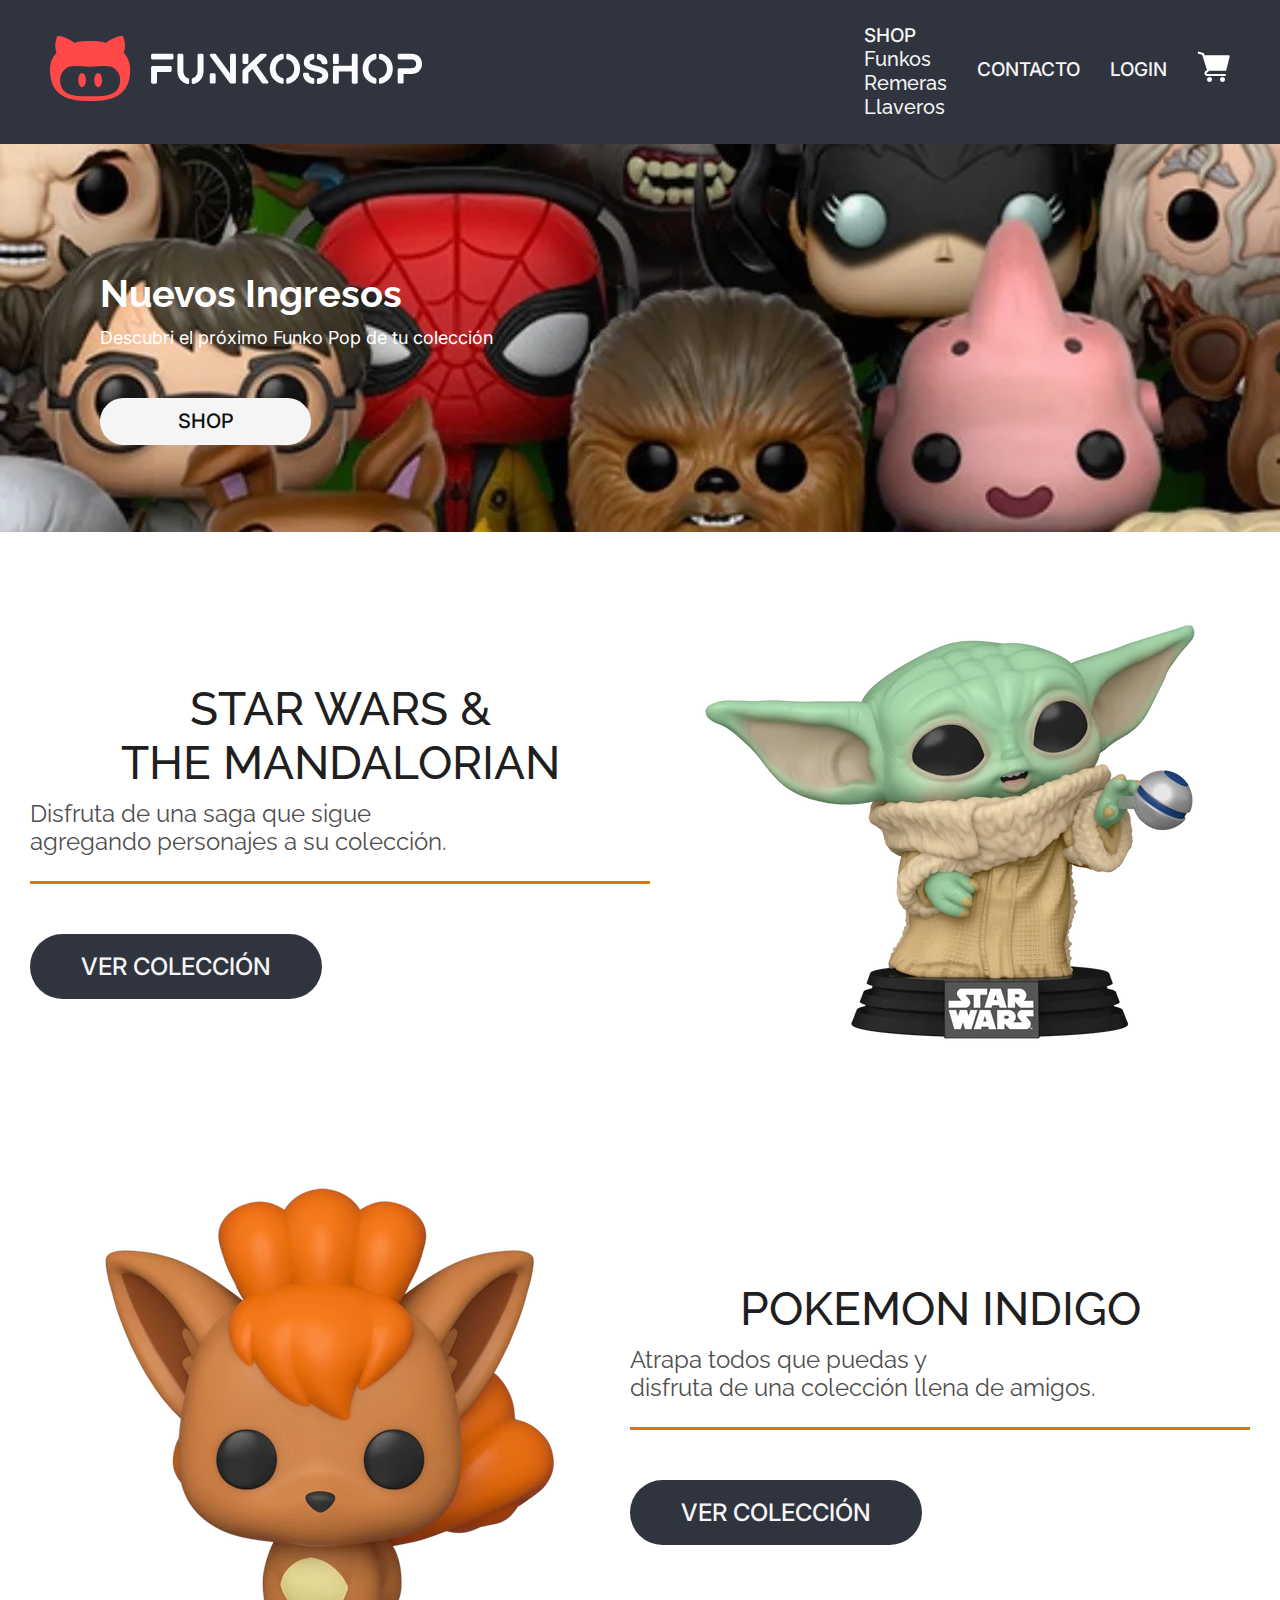
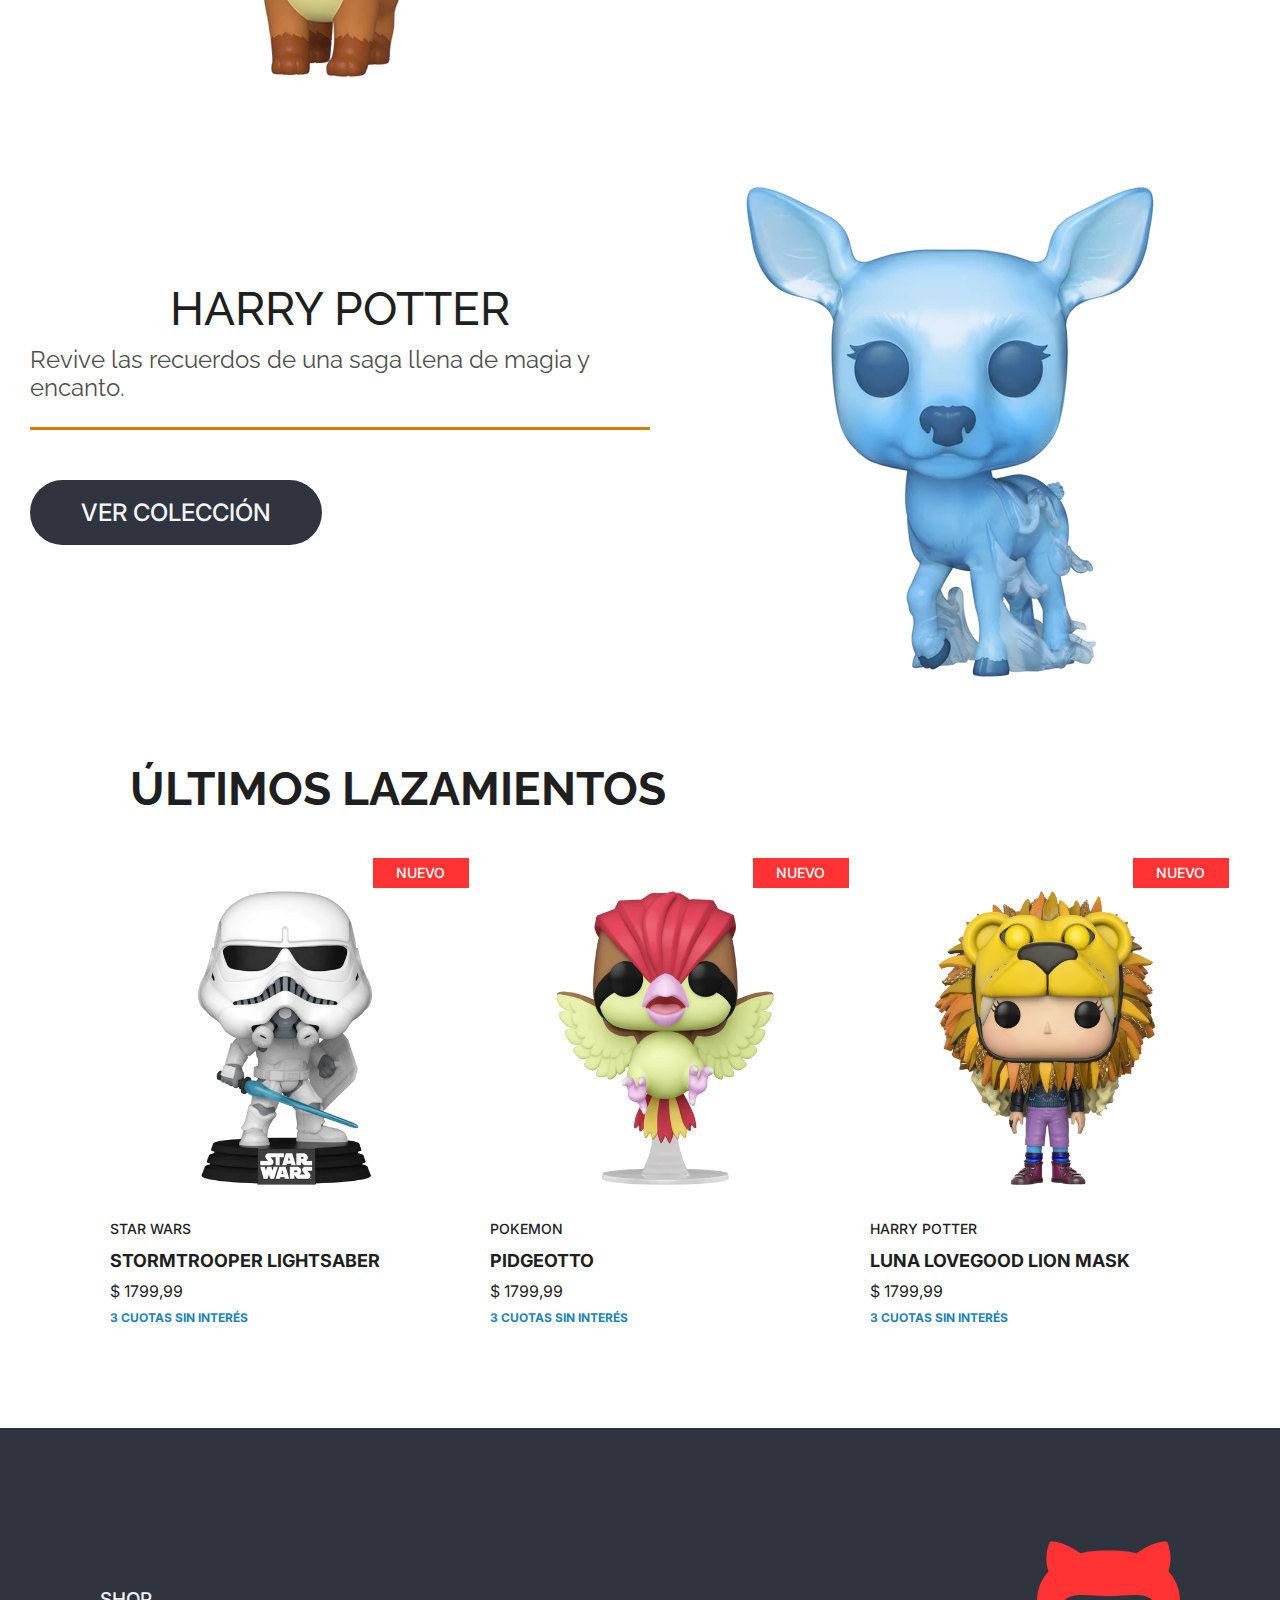
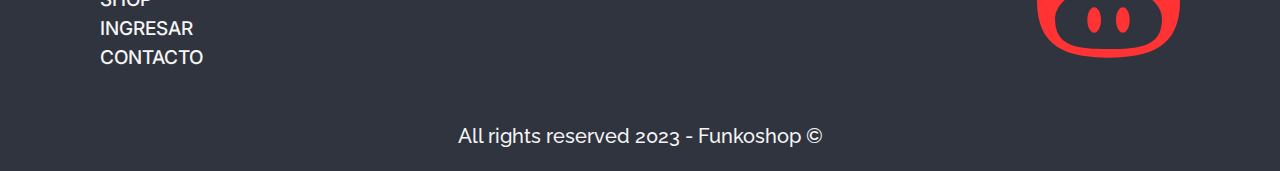
==== commit 14b9a889: "Update index.html" ====
--- a/ProyectoIntegrador/index.html
+++ b/ProyectoIntegrador/index.html
@@ -24,14 +24,19 @@
 <body>
     <header>
         <div>
-            <a href="./index.html"><img src="multimedia/branding/logo_light_horizontal.svg" alt="FUNKOSHOP"></a>
+            <a href="./index.html"><img src="multimedia/branding/logo_light_horizontal.svg" alt="FUNKOSHOP"></a>            
         </div>
         <ul>
-            <li>
+            <li class="with-submenu">
                 <a href="./shop.html" target="_self">SHOP</a> <span id="prev" class="fa-solid fa-angle-down"></span>
+                <ul class="submenu">
+                    <li class="submenu-item"><a href="" class="submenu-link"></a>Funkos</li>
+                    <li class="submenu-item"><a href="" class="submenu-link"></a>Remeras</li>
+                    <li class="submenu-item"><a href="" class="submenu-link"></a>Llaveros</li>
+                </ul>
             </li>
-            <li><a href="#" target="_self">CONTACTO</a></span></li>
-            <li><a href="./login.html" target="_self">LOGIN</a></li>
+            <li class="with-submenu"><a href="#" target="_self">CONTACTO</a></span></li>
+            <li class="with-submenu"><a href="./login.html" target="_self">LOGIN</a></li>
             <a href="./carrito.html" target="_self">
             <li><img src="./multimedia/icons/cart-icon.svg" alt="carrito"></li>
             </a>
@@ -47,7 +52,7 @@
             </p>
         </div>
         <button>
-            <p style="color: black"><a href="./shop.html" target="_blank">SHOP</a></p>
+            <p style="color: black"><a href="./shop.html" target="_self">SHOP</a></p>
         </button>
     </div>
     <main>
@@ -160,4 +165,4 @@
     </footer>
 </body>
 
-</html>+</html>
--- a/ProyectoIntegrador/styles.css
+++ b/ProyectoIntegrador/styles.css
@@ -391,7 +391,7 @@
 form{
     width: 243px;
     text-align: left;
-    margin-left: 110px;
+    margin-left: 80px;
     margin-top: 68px;
 }
 
@@ -757,6 +757,8 @@
 /* login */
 
 main.main-login{
+    display: flex;
+    flex-direction: column;
     width: 515px;
     height: 289px;
     margin: 30px auto 10px auto;
@@ -854,6 +856,8 @@
 }
 
 form > p{
+    display: flex;
+    justify-content: space-around;
     color: var(--secondary-solid);
     font-size: var(--font-xsmall);
     font-weight: 400;
@@ -869,26 +873,264 @@
     text-align: center;
 }
 
-main form, main form p {
-    display: unset;
-}
-main form .container-form{
-    display: flex;
-    flex-direction: column;
-}
-main form input{
+main form .container-form input {
     outline: none;
     border-color: #ffffff #ffffff red #ffffff;
     border-style: solid;
-
 }
 
 main form button {
     font-family: var(--base-font);
     background-color: red;
     border: none;
-    width: 80px;
-    height: 30px;
+    width: 103px;
+    height: 39.06px;
     color: #ffffff;
-    margin-right: 15px;
-}+    margin-right: 20px;
+}
+
+main.main-register{
+    display: flex;
+    flex-direction: column;
+    height: 526px;
+}
+main.main-register .form-register{
+    margin: 30px auto;
+    width: 457px;
+}
+.button-check-register{
+    display: flex;
+    margin-top: 40px;
+    justify-content: center;
+    align-items: center;
+}
+div.container-form{
+    display: flex;
+    flex-direction: column;
+    justify-content: space-between;
+    text-align: left;
+    gap: 5px;
+}
+.form-register label{
+    display: flex;
+    justify-content: space-between;
+    font-family: var(--base-font);
+    font-size: 2.4rem;
+    font-weight: 400;
+    line-height: 29px;
+    letter-spacing: 0.04em;
+    text-align: left;
+}
+.form-register label input {
+    width: 208.99px;
+    height: 25.18px;
+    font-family: var(--base-font);
+    font-size: 1.6rem;
+    font-weight: 400;
+    line-height: 19px;
+    letter-spacing: 0.04rem;
+    text-align: left;
+    color: #B9B9B9;
+
+}
+.main-register h2 {
+    font-family: var(--alternative-font);
+    font-size: 3.2rem;
+    font-weight: 500;
+    line-height: 38px;
+    letter-spacing: 0.04rem;
+}
+.main-register h1 {
+    font-family: var(--alternative-font);
+    font-size: 4.2rem;
+    font-weight: 700;
+    line-height: 49px;
+    letter-spacing: 0.04rem;
+}
+.button-check-register p{
+    margin-left: 5px;
+    font-family: var(--base-font); 
+    font-size: 1.8rem; 
+    font-weight: 400; 
+    line-height: 22px; 
+    letter-spacing: 0rem;
+    color: #1F1F1F
+}
+
+
+/* -------    CREATE.HTML   ----------   */
+
+.main-create section {
+    display: flex;
+    flex-wrap: wrap;
+    position: relative;
+    width: 827.63px;
+    height: 669.3px;
+    left: 115.55px;
+    margin-top: 36px;
+}
+.titulo-create {
+    width: 431px;
+    height: 49px;
+    font-family: var(--alternative-font);
+    font-size: 4.2rem;
+    font-weight: 700;
+    line-height: 49px;
+    letter-spacing: 0.04rem;
+    text-align: left;
+    color: #1F1F1F;
+}
+.categoria-licencia {
+    height: 44.28px;
+    width: 827.63px;
+    display: flex;
+    justify-content: space-between;
+    font-family: var(--base-font);
+    font-size: 2.4rem;
+    font-weight: 300;
+    line-height: 29px;
+    text-align: left;
+}
+.categoria-licencia label {
+    height: 44.28px;
+    width: 387.29px;
+}
+.categoria-licencia label select {
+    margin-left: 15px;
+}
+.nombre-producto {
+    width: 581.06px;
+    height: 29px;    
+}
+.nombre-producto label {
+    width: 267px;
+    height: 27.36px;
+    font-family: var(--base-font);
+    font-size: 2.4rem;
+    font-weight: 400;
+    line-height: 29px;
+    letter-spacing: 0.04rem;
+    text-align: left;
+}
+.nombre-producto label input {
+    width: 296px;
+    height: 27.36px;
+    border: none;
+    border-radius: 0;
+    border-bottom: 2px solid var(--primary-solid);
+    font-size: 16px;
+    margin-left: 20px;
+}
+.main-create textarea {
+    width: 827.63px;
+    height: 194.83px;
+    border-radius: 4px;
+    border: 1px solid var(--dark-bg-solid);
+    font-family: var(--base-font);
+    font-size: 1.8rem;
+    font-weight: 400;
+    line-height: 22px;
+    letter-spacing: 0.04rem;
+    text-align: left;
+
+}
+.sku-precio-stock {
+    height: 29px;
+    width: 662.4px;   
+}
+
+.sku-precio-stock label {
+    font-family: var(--base-font);
+    font-size: 2.4rem;
+    font-weight: 400;
+    line-height: 29px;
+    letter-spacing: 0.04rem;
+    text-align: left; 
+    width: 79px;
+    height: 29px;   
+}
+.sku-precio-stock label input {
+    border: none;
+    border-radius: 0;
+    border-bottom: 2px solid var(--primary-solid);
+    font-size: 1.6rem;
+    padding: 5px;
+    width: 130.26px;
+    height: 27.36px;
+    margin-right: 40px;
+    margin-left: 10px;
+}
+.sku-precio-stock label select {
+    margin-left: 15px;
+    width: 333px;
+    height: 44px;
+}
+
+.agregar-limpiar {
+    position: relative;
+    left: 115.55px;
+    margin-bottom: 40px;
+    width: 403px;
+    height: 44.33px;
+}
+.agregar-limpiar button {
+    width: 175px;
+    height: 44.33px;
+    font-family: var(--base-font);
+    font-size: 1.4rem;
+    font-weight: 600;
+    line-height: 17px;
+    letter-spacing: 0rem;
+    margin-right: 25px;
+    background: #FF3333;
+    border: none;
+    color: white;
+}
+.div-label {
+    width: 243.03px;
+    height: 44.28px;
+    border-radius: 6px;
+}
+.cargar-archivo {
+    display: flex;
+    align-items: center;
+    width: 519.73px;
+    height: 29px;
+}
+.cargar-archivo label {
+    width: 125px;
+    height: 29px;
+    font-family: var(--base-font);
+    font-size: 2.4rem;
+    font-weight: 400;
+    line-height: 29px;
+    letter-spacing: 0.04rem;
+    text-align: right;
+}
+.cargar-archivo button {
+    width: 125.24px;
+    height: 25.29px;
+    border-radius: 3px;
+    border: 1px solid #30343FB2;
+    margin-left: 5px;
+}
+.cargar-archivo button a{
+    font-family: Arial;
+    font-size: 1.4rem;
+    font-weight: 400;
+    line-height: 16px;
+    letter-spacing: 0.04rem;
+    text-align: right;
+    color: #1F1F1F;
+}
+.cargar-archivo p {
+    width: 257px;
+    height: 16px;
+    font-family: arial;
+    font-size: 1.4rem;
+    font-weight: 400;
+    line-height: 16px;
+    letter-spacing: 0.04rem;
+    text-align: right;
+    color: #1F1F1F;
+}
